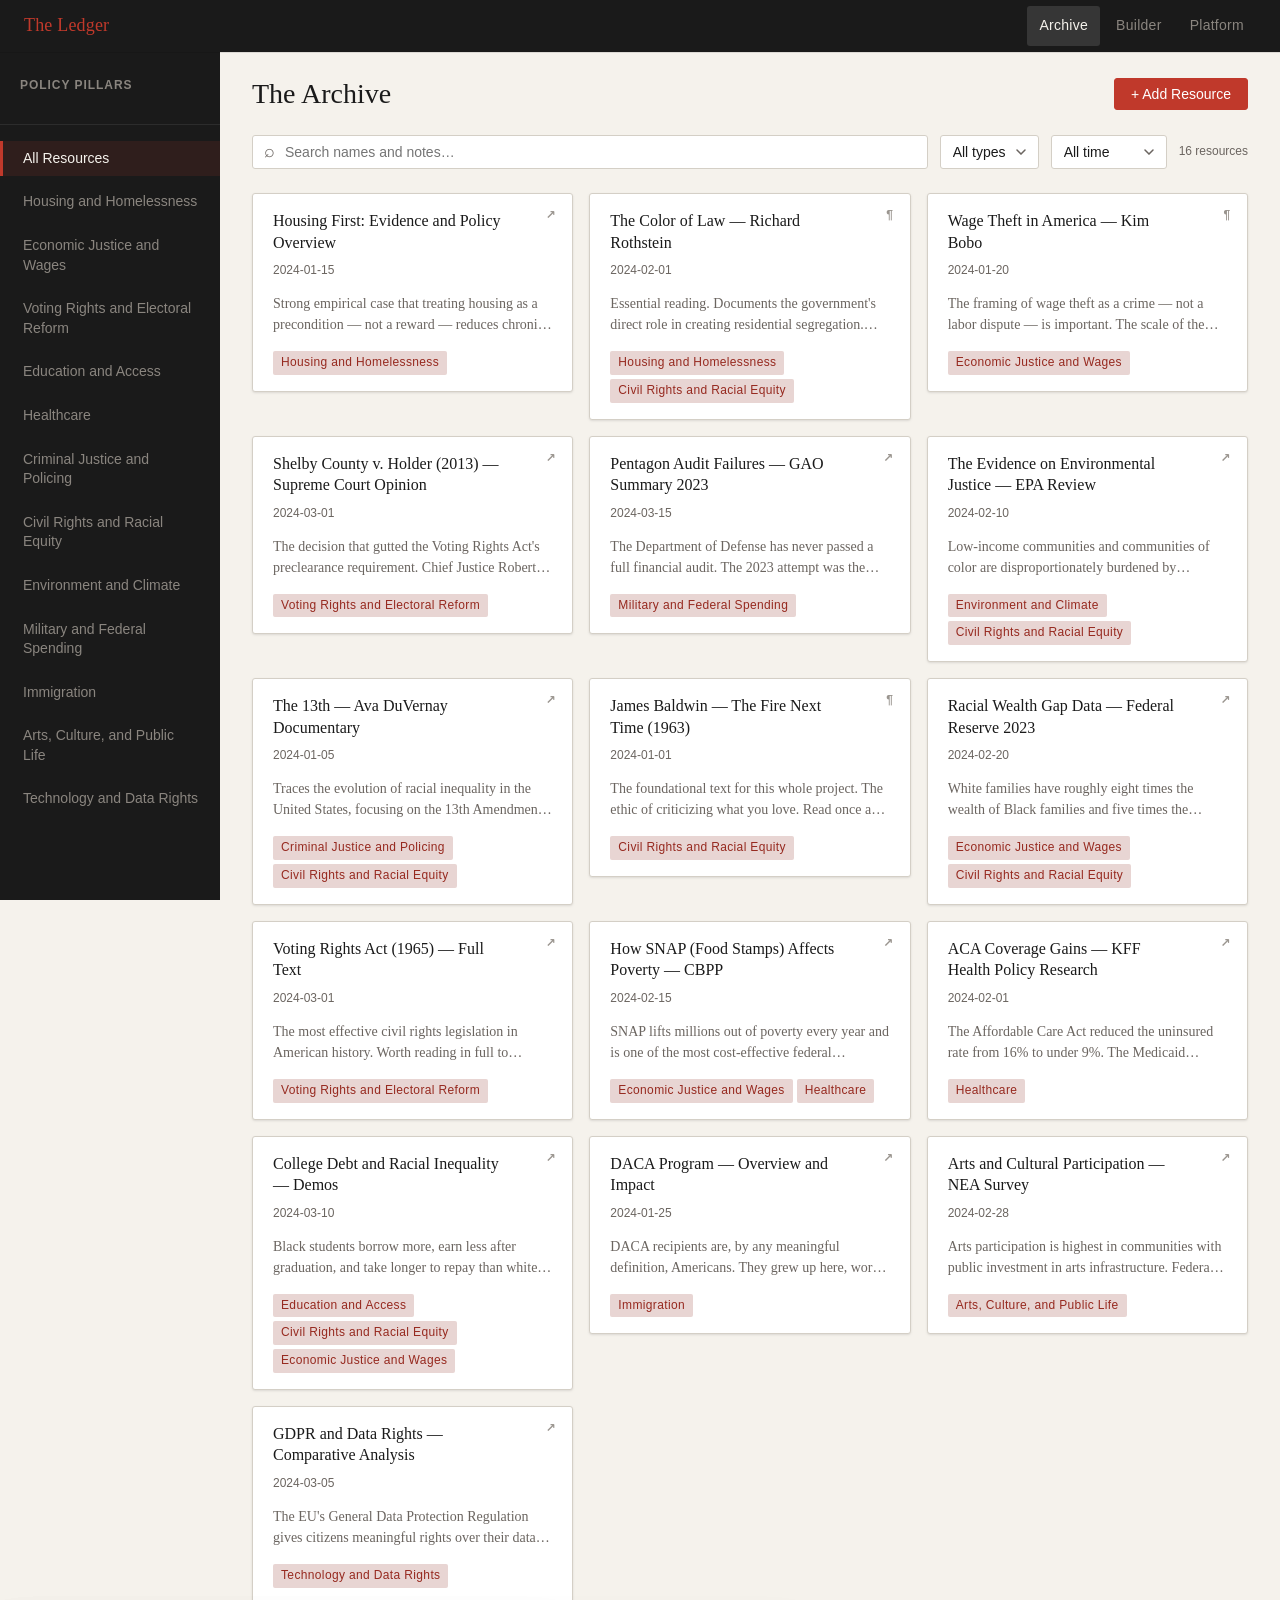
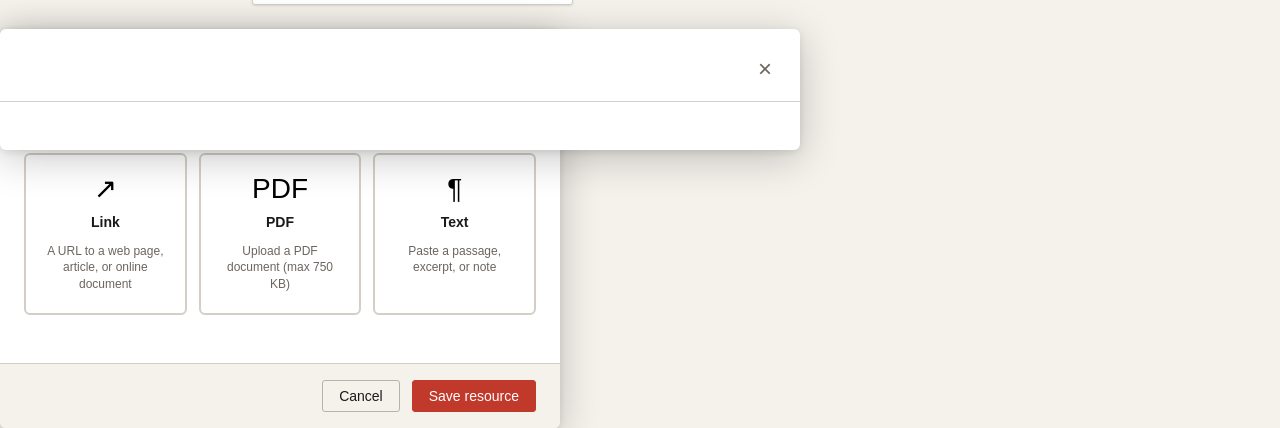
==== index.html @ db20e958 "Build The Ledger — complete three-page civic tech site Implements the full site from scratch on top " ====
<!DOCTYPE html>
<html lang="en">
<head>
  <meta charset="UTF-8">
  <meta name="viewport" content="width=device-width, initial-scale=1.0">
  <meta name="description" content="The Archive — a personal research library of resources on policy, civic life, and the work of good governance.">
  <title>Archive — The Ledger</title>
  <link rel="stylesheet" href="css/tokens.css">
  <link rel="stylesheet" href="css/base.css">
  <link rel="stylesheet" href="css/layout.css">
  <link rel="stylesheet" href="css/components.css">
  <link rel="stylesheet" href="css/archive.css">
</head>
<body>
  <div id="site-nav"></div>

  <div class="layout-archive">
    <!-- Left Sidebar -->
    <aside class="sidebar" aria-label="Policy pillars">
      <div class="archive-sidebar-header">
        <p class="section-label">Policy Pillars</p>
      </div>
      <ul class="pillar-list" id="pillar-list" role="list">
        <li>
          <button type="button" class="active" data-pillar="all">All Resources</button>
        </li>
        <!-- Pillar items injected by archive.js -->
      </ul>
    </aside>

    <!-- Main Content -->
    <main class="main" id="main" aria-label="Resource archive">
      <div class="archive-header">
        <h1 class="archive-title" id="archive-title">The Archive</h1>
        <button class="btn btn-primary" id="add-resource-btn" type="button">+ Add Resource</button>
      </div>

      <div class="filter-bar" role="search">
        <div class="search-input-wrap">
          <input
            class="search-input"
            id="search-input"
            type="search"
            placeholder="Search names and notes…"
            aria-label="Search resources"
            autocomplete="off"
          >
        </div>
        <select class="filter-select" id="filter-type" aria-label="Filter by type">
          <option value="all">All types</option>
          <option value="link">Links</option>
          <option value="pdf">PDFs</option>
          <option value="text">Text</option>
        </select>
        <select class="filter-select" id="filter-date" aria-label="Filter by date">
          <option value="all">All time</option>
          <option value="thisyear">This year</option>
          <option value="thismonth">This month</option>
        </select>
        <span class="resource-count" id="resource-count" aria-live="polite"></span>
      </div>

      <div class="card-grid" id="card-grid" role="list" aria-label="Resources">
        <!-- Cards rendered by archive.js -->
      </div>
    </main>
  </div>

  <!-- Add Resource Modal -->
  <dialog id="add-resource-modal" aria-labelledby="add-modal-title">
    <div class="dialog-header">
      <h2 class="dialog-title" id="add-modal-title">Add a Resource</h2>
      <button class="dialog-close" id="modal-close" aria-label="Close dialog">&times;</button>
    </div>
    <div class="dialog-body">
      <form id="add-resource-form" novalidate>
        <!-- Step 1: Type selection -->
        <div class="form-group">
          <p class="form-label">Resource type</p>
          <div class="type-selector" role="group" aria-label="Choose resource type">
            <div class="type-card" data-type="link" role="button" tabindex="0" aria-pressed="false">
              <span class="type-icon" aria-hidden="true">↗</span>
              <span class="type-name">Link</span>
              <span class="type-desc">A URL to a web page, article, or online document</span>
            </div>
            <div class="type-card" data-type="pdf" role="button" tabindex="0" aria-pressed="false">
              <span class="type-icon" aria-hidden="true">PDF</span>
              <span class="type-name">PDF</span>
              <span class="type-desc">Upload a PDF document (max 750 KB)</span>
            </div>
            <div class="type-card" data-type="text" role="button" tabindex="0" aria-pressed="false">
              <span class="type-icon" aria-hidden="true">¶</span>
              <span class="type-name">Text</span>
              <span class="type-desc">Paste a passage, excerpt, or note</span>
            </div>
          </div>
        </div>

        <!-- Step 2: Intake fields (shown after type selection) -->
        <div id="intake-link" class="intake-field" style="display:none;">
          <div class="form-group">
            <label class="form-label" for="intake-url">URL</label>
            <input class="form-input" id="intake-url" type="url" placeholder="https://…" autocomplete="url">
          </div>
        </div>

        <div id="intake-pdf" class="intake-field" style="display:none;">
          <div class="form-group">
            <label class="form-label" for="intake-pdf-file">PDF file <span style="font-weight:normal;text-transform:none;letter-spacing:0;">(max 750 KB)</span></label>
            <input class="form-input" id="intake-pdf-file" type="file" accept=".pdf,application/pdf">
          </div>
        </div>

        <div id="intake-text" class="intake-field" style="display:none;">
          <div class="form-group">
            <label class="form-label" for="intake-text-content">Text / excerpt</label>
            <textarea class="form-textarea" id="intake-text-content" rows="6" placeholder="Paste the text or excerpt here…"></textarea>
          </div>
        </div>

        <!-- Shared metadata (shown after type selection) -->
        <div id="modal-metadata" style="display:none;">
          <div class="form-group">
            <label class="form-label" for="resource-name">Resource name <span aria-hidden="true">*</span></label>
            <input class="form-input" id="resource-name" type="text" placeholder="e.g. Housing First Research Overview" required>
          </div>
          <div class="form-group">
            <label class="form-label" for="resource-date">Date added</label>
            <input class="form-input" id="resource-date" type="date">
          </div>
          <div class="form-group">
            <label class="form-label" for="resource-notes">Summary / notes</label>
            <textarea class="form-textarea" id="resource-notes" rows="3" placeholder="Why does this matter? What's the key argument or finding?"></textarea>
          </div>
          <div class="form-group">
            <p class="form-label">Policy pillars</p>
            <div class="checkbox-grid" id="pillar-checkboxes" role="group" aria-label="Select policy pillars">
              <!-- Checkboxes rendered by archive.js -->
            </div>
          </div>
        </div>
      </form>
    </div>
    <div class="dialog-footer">
      <button class="btn btn-secondary" type="button" id="modal-close-footer" onclick="document.getElementById('add-resource-modal').close()">Cancel</button>
      <button class="btn btn-primary" type="submit" form="add-resource-form">Save resource</button>
    </div>
  </dialog>

  <!-- Viewer Modal (PDF / text) -->
  <dialog id="viewer-modal" aria-labelledby="viewer-title">
    <div class="dialog-header">
      <h2 class="dialog-title" id="viewer-title"></h2>
      <button class="dialog-close" id="viewer-close" aria-label="Close viewer">&times;</button>
    </div>
    <div class="dialog-body" id="viewer-body">
    </div>
  </dialog>

  <script src="js/store.js"></script>
  <script src="js/nav.js"></script>
  <script src="js/archive.js"></script>
</body>
</html>
---- css/tokens.css ----
:root {
  /* Palette */
  --color-paper:       #F5F2EC;
  --color-surface:     #FFFFFF;
  --color-border:      #D4CFC6;
  --color-border-dark: #B8B3AA;
  --color-ink:         #1A1A1A;
  --color-muted:       #6B6560;
  --color-subtle:      #9A958F;
  --color-accent:      #C0392B;
  --color-accent-dim:  #E8D5D3;
  --color-accent-dark: #96291F;
  --color-sidebar-bg:  #1A1A1A;
  --color-sidebar-fg:  #F5F2EC;
  --color-sidebar-muted: #8A857F;
  --color-sidebar-hover: #2A2A2A;

  /* Type families */
  --font-serif:  Georgia, 'Times New Roman', serif;
  --font-sans:   'Helvetica Neue', Arial, system-ui, sans-serif;
  --font-mono:   'Courier New', Courier, monospace;

  /* Type scale — fluid */
  --text-xs:   clamp(0.688rem, 1.5vw, 0.750rem);
  --text-sm:   clamp(0.800rem, 1.8vw, 0.875rem);
  --text-base: clamp(0.900rem, 2.0vw, 1.000rem);
  --text-lg:   clamp(1.000rem, 2.5vw, 1.125rem);
  --text-xl:   clamp(1.100rem, 3.0vw, 1.375rem);
  --text-2xl:  clamp(1.400rem, 4.0vw, 1.750rem);
  --text-3xl:  clamp(1.800rem, 5.0vw, 2.250rem);
  --text-4xl:  clamp(2.200rem, 6.0vw, 2.800rem);

  /* Spacing */
  --space-1:  0.25rem;
  --space-2:  0.50rem;
  --space-3:  0.75rem;
  --space-4:  1.00rem;
  --space-5:  1.25rem;
  --space-6:  1.50rem;
  --space-8:  2.00rem;
  --space-10: 2.50rem;
  --space-12: 3.00rem;
  --space-16: 4.00rem;
  --space-20: 5.00rem;

  /* Layout */
  --nav-height:           52px;
  --sidebar-width:        220px;
  --right-panel-width:    268px;
  --platform-nav-width:   192px;
  --max-content:         1280px;
  --max-prose:            700px;

  /* Radii */
  --radius-sm: 2px;
  --radius:    3px;
  --radius-lg: 6px;

  /* Shadows */
  --shadow-card:  0 1px 3px rgba(0,0,0,0.08), 0 1px 2px rgba(0,0,0,0.04);
  --shadow-modal: 0 8px 40px rgba(0,0,0,0.22), 0 2px 8px rgba(0,0,0,0.10);
  --shadow-nav:   0 1px 0 rgba(0,0,0,0.10);

  /* Transitions */
  --transition-fast: 100ms ease;
  --transition:      180ms ease;
  --transition-slow: 280ms ease;
}
---- css/base.css ----
*, *::before, *::after {
  box-sizing: border-box;
  margin: 0;
  padding: 0;
}

html {
  font-size: 16px;
  -webkit-text-size-adjust: 100%;
  scroll-behavior: smooth;
}

body {
  font-family: var(--font-serif);
  font-size: var(--text-base);
  line-height: 1.65;
  color: var(--color-ink);
  background: var(--color-paper);
  padding-top: var(--nav-height);
  min-height: 100vh;
}

h1, h2, h3, h4, h5, h6 {
  font-family: var(--font-serif);
  font-weight: normal;
  line-height: 1.25;
  color: var(--color-ink);
}

h1 { font-size: var(--text-4xl); }
h2 { font-size: var(--text-3xl); }
h3 { font-size: var(--text-2xl); }
h4 { font-size: var(--text-xl); }
h5 { font-size: var(--text-lg); }
h6 { font-size: var(--text-base); font-weight: bold; }

p { margin-bottom: var(--space-4); }
p:last-child { margin-bottom: 0; }

a {
  color: var(--color-accent);
  text-decoration: underline;
  text-decoration-thickness: 1px;
  text-underline-offset: 2px;
  transition: color var(--transition-fast);
}
a:hover { color: var(--color-accent-dark); }

ul, ol {
  padding-left: var(--space-6);
  margin-bottom: var(--space-4);
}

li { margin-bottom: var(--space-2); }

strong, b { font-weight: bold; }
em, i { font-style: italic; }

code, kbd, samp, pre {
  font-family: var(--font-mono);
  font-size: 0.9em;
}

hr {
  border: none;
  border-top: 1px solid var(--color-border);
  margin: var(--space-8) 0;
}

img { max-width: 100%; display: block; }

button {
  cursor: pointer;
  font-family: var(--font-sans);
}

input, textarea, select {
  font-family: var(--font-sans);
  font-size: var(--text-base);
}

:focus-visible {
  outline: 2px solid var(--color-accent);
  outline-offset: 2px;
}

::selection {
  background: var(--color-accent-dim);
  color: var(--color-ink);
}

/* Utility: screen-reader only */
.sr-only {
  position: absolute;
  width: 1px;
  height: 1px;
  overflow: hidden;
  clip: rect(0, 0, 0, 0);
  white-space: nowrap;
}

/* Utility: UI label / overline */
.label {
  font-family: var(--font-sans);
  font-size: var(--text-xs);
  font-weight: 600;
  letter-spacing: 0.08em;
  text-transform: uppercase;
  color: var(--color-muted);
}
---- css/layout.css ----
/* ─── Top Navigation ──────────────────────────────────────────────────── */

.site-nav {
  position: fixed;
  top: 0;
  left: 0;
  right: 0;
  height: var(--nav-height);
  background: var(--color-ink);
  color: var(--color-sidebar-fg);
  display: flex;
  align-items: center;
  padding: 0 var(--space-6);
  z-index: 200;
  box-shadow: var(--shadow-nav);
  gap: var(--space-8);
}

.site-nav .nav-brand {
  font-family: var(--font-serif);
  font-size: var(--text-lg);
  color: var(--color-accent);
  text-decoration: none;
  letter-spacing: 0.01em;
  white-space: nowrap;
  flex-shrink: 0;
}
.site-nav .nav-brand:hover { color: var(--color-accent-dim); }

.site-nav .nav-links {
  display: flex;
  align-items: center;
  gap: var(--space-1);
  margin-left: auto;
}

.site-nav .nav-links a {
  font-family: var(--font-sans);
  font-size: var(--text-sm);
  color: var(--color-sidebar-muted);
  text-decoration: none;
  padding: var(--space-2) var(--space-3);
  border-radius: var(--radius);
  letter-spacing: 0.02em;
  transition: color var(--transition-fast), background var(--transition-fast);
}
.site-nav .nav-links a:hover {
  color: var(--color-sidebar-fg);
  background: rgba(255,255,255,0.08);
}
.site-nav .nav-links a[aria-current="page"] {
  color: var(--color-sidebar-fg);
  background: rgba(255,255,255,0.12);
}

/* ─── Archive Layout: sidebar + main ─────────────────────────────────── */

.layout-archive {
  display: grid;
  grid-template-columns: var(--sidebar-width) 1fr;
  min-height: calc(100vh - var(--nav-height));
}

.layout-archive .sidebar {
  background: var(--color-sidebar-bg);
  color: var(--color-sidebar-fg);
  position: sticky;
  top: var(--nav-height);
  height: calc(100vh - var(--nav-height));
  overflow-y: auto;
  padding: var(--space-6) 0;
  scrollbar-width: thin;
  scrollbar-color: var(--color-sidebar-hover) transparent;
}

.layout-archive .main {
  min-height: calc(100vh - var(--nav-height));
  padding: var(--space-6) var(--space-8);
  max-width: 100%;
  overflow: hidden;
}

/* ─── Builder Layout: sidebar + editor + panel ────────────────────────── */

.layout-builder {
  display: grid;
  grid-template-columns: var(--sidebar-width) 1fr var(--right-panel-width);
  min-height: calc(100vh - var(--nav-height));
}

.layout-builder .ref-sidebar {
  background: var(--color-paper);
  border-right: 1px solid var(--color-border);
  position: sticky;
  top: var(--nav-height);
  height: calc(100vh - var(--nav-height));
  overflow-y: auto;
  padding: var(--space-5) 0;
}

.layout-builder .editor {
  background: var(--color-surface);
  border-right: 1px solid var(--color-border);
  min-height: calc(100vh - var(--nav-height));
  padding: var(--space-8) var(--space-10);
  max-width: var(--max-prose);
  margin: 0 auto;
}

.layout-builder .ref-panel {
  background: var(--color-paper);
  position: sticky;
  top: var(--nav-height);
  height: calc(100vh - var(--nav-height));
  overflow-y: auto;
  padding: var(--space-5);
}

/* ─── Platform Layout: sticky pillar nav + content ────────────────────── */

.layout-platform {
  display: grid;
  grid-template-columns: var(--platform-nav-width) 1fr;
  min-height: calc(100vh - var(--nav-height));
  max-width: var(--max-content);
  margin: 0 auto;
}

.layout-platform .pillar-nav {
  position: sticky;
  top: var(--nav-height);
  height: calc(100vh - var(--nav-height));
  overflow-y: auto;
  padding: var(--space-8) 0 var(--space-8) var(--space-6);
  border-right: 1px solid var(--color-border);
}

.layout-platform .platform-content {
  padding: var(--space-8) var(--space-12);
  max-width: var(--max-prose);
}

/* ─── Responsive ──────────────────────────────────────────────────────── */

@media (max-width: 900px) {
  .layout-builder {
    grid-template-columns: 1fr;
  }
  .layout-builder .ref-sidebar,
  .layout-builder .ref-panel {
    display: none;
  }
  .layout-builder .editor {
    padding: var(--space-6) var(--space-6);
    max-width: 100%;
    border-right: none;
  }
}

@media (max-width: 768px) {
  .layout-archive {
    grid-template-columns: 1fr;
  }
  .layout-archive .sidebar {
    position: static;
    height: auto;
    padding: var(--space-4) 0;
  }
  .layout-archive .main {
    padding: var(--space-4) var(--space-5);
  }

  .layout-platform {
    grid-template-columns: 1fr;
  }
  .layout-platform .pillar-nav {
    position: static;
    height: auto;
    border-right: none;
    border-bottom: 1px solid var(--color-border);
    padding: var(--space-4) var(--space-5);
  }
  .layout-platform .platform-content {
    padding: var(--space-6) var(--space-5);
  }

  .site-nav { padding: 0 var(--space-4); gap: var(--space-4); }
  .site-nav .nav-links { gap: 0; }
}

@media (max-width: 480px) {
  .site-nav .nav-brand { font-size: var(--text-base); }
  .site-nav .nav-links a { font-size: var(--text-xs); padding: var(--space-2); }
}
---- css/components.css ----
/* ─── Buttons ─────────────────────────────────────────────────────────── */

.btn {
  display: inline-flex;
  align-items: center;
  gap: var(--space-2);
  font-family: var(--font-sans);
  font-size: var(--text-sm);
  font-weight: 500;
  line-height: 1;
  padding: var(--space-2) var(--space-4);
  border-radius: var(--radius);
  border: 1px solid transparent;
  cursor: pointer;
  text-decoration: none;
  transition: background var(--transition-fast), color var(--transition-fast), border-color var(--transition-fast);
  white-space: nowrap;
  user-select: none;
}

.btn-primary {
  background: var(--color-accent);
  color: #fff;
  border-color: var(--color-accent);
}
.btn-primary:hover {
  background: var(--color-accent-dark);
  border-color: var(--color-accent-dark);
  color: #fff;
}

.btn-secondary {
  background: transparent;
  color: var(--color-ink);
  border-color: var(--color-border-dark);
}
.btn-secondary:hover {
  background: var(--color-border);
  border-color: var(--color-border-dark);
}

.btn-ghost {
  background: transparent;
  color: var(--color-muted);
  border-color: transparent;
}
.btn-ghost:hover {
  background: var(--color-border);
  color: var(--color-ink);
}

.btn-sm {
  font-size: var(--text-xs);
  padding: var(--space-1) var(--space-3);
}

.btn-lg {
  font-size: var(--text-base);
  padding: var(--space-3) var(--space-6);
}

/* ─── Pill / Tag ──────────────────────────────────────────────────────── */

.tag {
  display: inline-block;
  font-family: var(--font-sans);
  font-size: var(--text-xs);
  font-weight: 500;
  letter-spacing: 0.03em;
  padding: 2px var(--space-2);
  border-radius: var(--radius-sm);
  background: var(--color-accent-dim);
  color: var(--color-accent-dark);
  text-decoration: none;
  white-space: nowrap;
}

.tag-neutral {
  background: var(--color-border);
  color: var(--color-muted);
}

/* ─── Resource Cards ──────────────────────────────────────────────────── */

.resource-card {
  background: var(--color-surface);
  border: 1px solid var(--color-border);
  border-radius: var(--radius);
  padding: var(--space-4) var(--space-5);
  position: relative;
  cursor: pointer;
  transition: border-color var(--transition-fast), box-shadow var(--transition-fast);
  box-shadow: var(--shadow-card);
}
.resource-card:hover {
  border-color: var(--color-border-dark);
  box-shadow: 0 2px 8px rgba(0,0,0,0.10);
}

.resource-card .card-type-badge {
  position: absolute;
  top: var(--space-3);
  right: var(--space-4);
  font-family: var(--font-sans);
  font-size: var(--text-xs);
  font-weight: 700;
  letter-spacing: 0.06em;
  color: var(--color-subtle);
}

.resource-card .card-title {
  font-family: var(--font-serif);
  font-size: var(--text-base);
  font-weight: normal;
  color: var(--color-ink);
  margin-bottom: var(--space-2);
  padding-right: var(--space-10);
  line-height: 1.35;
}

.resource-card .card-meta {
  font-family: var(--font-sans);
  font-size: var(--text-xs);
  color: var(--color-muted);
  margin-bottom: var(--space-3);
  display: flex;
  align-items: center;
  gap: var(--space-3);
  flex-wrap: wrap;
}

.resource-card .card-notes {
  font-family: var(--font-serif);
  font-size: var(--text-sm);
  color: var(--color-muted);
  line-height: 1.5;
  display: -webkit-box;
  -webkit-line-clamp: 2;
  -webkit-box-orient: vertical;
  overflow: hidden;
}

.resource-card .card-tags {
  display: flex;
  flex-wrap: wrap;
  gap: var(--space-1);
  margin-top: var(--space-3);
}

/* Expanded card state */
.resource-card.is-expanded .card-notes {
  -webkit-line-clamp: unset;
  overflow: visible;
}

.resource-card .card-body {
  display: none;
  margin-top: var(--space-4);
  padding-top: var(--space-4);
  border-top: 1px solid var(--color-border);
}
.resource-card.is-expanded .card-body {
  display: block;
}

.resource-card .card-body pre {
  white-space: pre-wrap;
  word-break: break-word;
  font-family: var(--font-serif);
  font-size: var(--text-sm);
  line-height: 1.7;
  color: var(--color-ink);
}

.resource-card .card-actions {
  display: none;
  margin-top: var(--space-3);
  gap: var(--space-2);
}
.resource-card:hover .card-actions,
.resource-card.is-expanded .card-actions {
  display: flex;
}

/* ─── Sidebar Pillar List ─────────────────────────────────────────────── */

.pillar-list {
  list-style: none;
  padding: 0;
  margin: 0;
}

.pillar-list-header {
  font-family: var(--font-sans);
  font-size: var(--text-xs);
  font-weight: 600;
  letter-spacing: 0.08em;
  text-transform: uppercase;
  color: var(--color-sidebar-muted);
  padding: var(--space-4) var(--space-5) var(--space-2);
}

.pillar-list li button {
  display: block;
  width: 100%;
  text-align: left;
  background: none;
  border: none;
  border-left: 3px solid transparent;
  padding: var(--space-2) var(--space-5);
  font-family: var(--font-sans);
  font-size: var(--text-sm);
  color: var(--color-sidebar-muted);
  cursor: pointer;
  transition: color var(--transition-fast), background var(--transition-fast), border-color var(--transition-fast);
  line-height: 1.4;
}
.pillar-list li button:hover {
  color: var(--color-sidebar-fg);
  background: var(--color-sidebar-hover);
}
.pillar-list li button.active {
  color: var(--color-sidebar-fg);
  border-left-color: var(--color-accent);
  background: rgba(192,57,43,0.12);
}

/* ─── Form Controls ───────────────────────────────────────────────────── */

.form-group {
  margin-bottom: var(--space-5);
}

.form-label {
  display: block;
  font-family: var(--font-sans);
  font-size: var(--text-xs);
  font-weight: 600;
  letter-spacing: 0.06em;
  text-transform: uppercase;
  color: var(--color-muted);
  margin-bottom: var(--space-2);
}

.form-input,
.form-select,
.form-textarea {
  width: 100%;
  background: var(--color-surface);
  border: 1px solid var(--color-border);
  border-radius: var(--radius);
  padding: var(--space-2) var(--space-3);
  font-family: var(--font-sans);
  font-size: var(--text-base);
  color: var(--color-ink);
  transition: border-color var(--transition-fast);
  appearance: none;
}
.form-input:focus,
.form-select:focus,
.form-textarea:focus {
  outline: none;
  border-color: var(--color-accent);
  box-shadow: 0 0 0 3px var(--color-accent-dim);
}

.form-textarea {
  resize: vertical;
  min-height: 80px;
  line-height: 1.6;
}

.form-select {
  background-image: url("data:image/svg+xml,%3Csvg xmlns='http://www.w3.org/2000/svg' width='10' height='6' viewBox='0 0 10 6'%3E%3Cpath d='M1 1l4 4 4-4' stroke='%236B6560' stroke-width='1.5' fill='none' stroke-linecap='round'/%3E%3C/svg%3E");
  background-repeat: no-repeat;
  background-position: right var(--space-3) center;
  padding-right: var(--space-8);
  cursor: pointer;
}

.form-hint {
  font-family: var(--font-sans);
  font-size: var(--text-xs);
  color: var(--color-muted);
  margin-top: var(--space-1);
}

/* Checkbox grid for tag selection */
.checkbox-grid {
  display: grid;
  grid-template-columns: repeat(auto-fill, minmax(180px, 1fr));
  gap: var(--space-2);
}

.checkbox-item {
  display: flex;
  align-items: center;
  gap: var(--space-2);
  font-family: var(--font-sans);
  font-size: var(--text-sm);
  cursor: pointer;
}
.checkbox-item input[type="checkbox"] {
  width: 14px;
  height: 14px;
  accent-color: var(--color-accent);
  cursor: pointer;
  flex-shrink: 0;
}

/* ─── Modal / Dialog ──────────────────────────────────────────────────── */

dialog {
  border: none;
  border-radius: var(--radius-lg);
  padding: 0;
  background: var(--color-surface);
  box-shadow: var(--shadow-modal);
  max-width: 560px;
  width: calc(100% - var(--space-8));
  max-height: 90vh;
  overflow: hidden;
  display: flex;
  flex-direction: column;
}

dialog::backdrop {
  background: rgba(0, 0, 0, 0.55);
  backdrop-filter: blur(2px);
}

.dialog-header {
  padding: var(--space-6) var(--space-6) var(--space-4);
  border-bottom: 1px solid var(--color-border);
  display: flex;
  align-items: center;
  justify-content: space-between;
  flex-shrink: 0;
}

.dialog-title {
  font-family: var(--font-serif);
  font-size: var(--text-xl);
  font-weight: normal;
}

.dialog-close {
  background: none;
  border: none;
  font-size: 1.5rem;
  line-height: 1;
  color: var(--color-muted);
  cursor: pointer;
  padding: var(--space-1);
  border-radius: var(--radius);
  transition: color var(--transition-fast), background var(--transition-fast);
}
.dialog-close:hover { color: var(--color-ink); background: var(--color-border); }

.dialog-body {
  padding: var(--space-6);
  overflow-y: auto;
  flex: 1;
}

.dialog-footer {
  padding: var(--space-4) var(--space-6);
  border-top: 1px solid var(--color-border);
  display: flex;
  justify-content: flex-end;
  gap: var(--space-3);
  flex-shrink: 0;
  background: var(--color-paper);
}

/* Type selector cards inside Add Resource modal */
.type-selector {
  display: grid;
  grid-template-columns: repeat(3, 1fr);
  gap: var(--space-3);
  margin-bottom: var(--space-6);
}

.type-card {
  display: flex;
  flex-direction: column;
  align-items: center;
  gap: var(--space-2);
  padding: var(--space-5) var(--space-4);
  border: 2px solid var(--color-border);
  border-radius: var(--radius-lg);
  cursor: pointer;
  background: var(--color-surface);
  font-family: var(--font-sans);
  transition: border-color var(--transition-fast), background var(--transition-fast);
  user-select: none;
}
.type-card:hover {
  border-color: var(--color-accent);
  background: var(--color-accent-dim);
}
.type-card.selected {
  border-color: var(--color-accent);
  background: var(--color-accent-dim);
}
.type-card .type-icon {
  font-size: 1.75rem;
  line-height: 1;
}
.type-card .type-name {
  font-size: var(--text-sm);
  font-weight: 600;
  color: var(--color-ink);
}
.type-card .type-desc {
  font-size: var(--text-xs);
  color: var(--color-muted);
  text-align: center;
  line-height: 1.4;
}

/* ─── Search + Filter Bar ─────────────────────────────────────────────── */

.filter-bar {
  display: flex;
  align-items: center;
  gap: var(--space-3);
  margin-bottom: var(--space-6);
  flex-wrap: wrap;
}

.search-input-wrap {
  flex: 1;
  min-width: 200px;
  position: relative;
}
.search-input-wrap::before {
  content: '⌕';
  position: absolute;
  left: var(--space-3);
  top: 50%;
  transform: translateY(-50%);
  color: var(--color-muted);
  font-size: 1.1rem;
  pointer-events: none;
}

.search-input {
  width: 100%;
  background: var(--color-surface);
  border: 1px solid var(--color-border);
  border-radius: var(--radius);
  padding: var(--space-2) var(--space-3) var(--space-2) var(--space-8);
  font-family: var(--font-sans);
  font-size: var(--text-sm);
  color: var(--color-ink);
  transition: border-color var(--transition-fast);
}
.search-input:focus {
  outline: none;
  border-color: var(--color-accent);
  box-shadow: 0 0 0 3px var(--color-accent-dim);
}

.filter-select {
  background: var(--color-surface);
  border: 1px solid var(--color-border);
  border-radius: var(--radius);
  padding: var(--space-2) var(--space-8) var(--space-2) var(--space-3);
  font-family: var(--font-sans);
  font-size: var(--text-sm);
  color: var(--color-ink);
  cursor: pointer;
  transition: border-color var(--transition-fast);
  background-image: url("data:image/svg+xml,%3Csvg xmlns='http://www.w3.org/2000/svg' width='10' height='6' viewBox='0 0 10 6'%3E%3Cpath d='M1 1l4 4 4-4' stroke='%236B6560' stroke-width='1.5' fill='none' stroke-linecap='round'/%3E%3C/svg%3E");
  background-repeat: no-repeat;
  background-position: right var(--space-3) center;
  appearance: none;
}
.filter-select:focus {
  outline: none;
  border-color: var(--color-accent);
}

.resource-count {
  font-family: var(--font-sans);
  font-size: var(--text-xs);
  color: var(--color-muted);
  white-space: nowrap;
  margin-left: auto;
}

/* ─── Card Grid ───────────────────────────────────────────────────────── */

.card-grid {
  display: grid;
  grid-template-columns: repeat(auto-fill, minmax(300px, 1fr));
  gap: var(--space-4);
  align-items: start;
}

/* ─── Empty State ─────────────────────────────────────────────────────── */

.empty-state {
  text-align: center;
  padding: var(--space-16) var(--space-8);
  color: var(--color-muted);
}
.empty-state .empty-icon {
  font-size: 3rem;
  margin-bottom: var(--space-4);
  opacity: 0.4;
}
.empty-state .empty-title {
  font-family: var(--font-serif);
  font-size: var(--text-xl);
  color: var(--color-muted);
  margin-bottom: var(--space-3);
  font-weight: normal;
}
.empty-state .empty-desc {
  font-family: var(--font-sans);
  font-size: var(--text-sm);
  max-width: 320px;
  margin: 0 auto;
  line-height: 1.6;
}

/* ─── Viewer Modal (PDF / text) ───────────────────────────────────────── */

#viewer-modal {
  max-width: 800px;
  width: calc(100% - var(--space-8));
  max-height: 90vh;
}

.viewer-iframe {
  width: 100%;
  height: 65vh;
  border: none;
  display: block;
}

.viewer-text {
  font-family: var(--font-serif);
  font-size: var(--text-base);
  line-height: 1.75;
  white-space: pre-wrap;
  word-break: break-word;
  padding: var(--space-2);
}

/* ─── Toast notification ──────────────────────────────────────────────── */

.toast {
  position: fixed;
  bottom: var(--space-6);
  right: var(--space-6);
  background: var(--color-ink);
  color: var(--color-sidebar-fg);
  font-family: var(--font-sans);
  font-size: var(--text-sm);
  padding: var(--space-3) var(--space-5);
  border-radius: var(--radius-lg);
  box-shadow: var(--shadow-modal);
  z-index: 300;
  animation: toast-in 0.2s ease;
  pointer-events: none;
}
.toast.is-error { background: var(--color-accent); }

@keyframes toast-in {
  from { opacity: 0; transform: translateY(8px); }
  to   { opacity: 1; transform: translateY(0); }
}
---- css/archive.css ----
/* ─── Archive Sidebar ─────────────────────────────────────────────────── */

.archive-sidebar-header {
  padding: 0 var(--space-5) var(--space-4);
  border-bottom: 1px solid rgba(255,255,255,0.08);
  margin-bottom: var(--space-4);
}

.archive-sidebar-header .section-label {
  font-family: var(--font-sans);
  font-size: var(--text-xs);
  font-weight: 600;
  letter-spacing: 0.08em;
  text-transform: uppercase;
  color: var(--color-sidebar-muted);
  margin-bottom: var(--space-3);
}

/* ─── Archive Main ────────────────────────────────────────────────────── */

.archive-header {
  display: flex;
  align-items: center;
  justify-content: space-between;
  margin-bottom: var(--space-6);
  gap: var(--space-4);
  flex-wrap: wrap;
}

.archive-title {
  font-family: var(--font-serif);
  font-size: var(--text-2xl);
  font-weight: normal;
  color: var(--color-ink);
}

.archive-title .active-pillar-name {
  color: var(--color-accent);
}

/* ─── PDF viewer inside card ──────────────────────────────────────────── */

.card-pdf-container {
  width: 100%;
  height: 400px;
  border: 1px solid var(--color-border);
  border-radius: var(--radius);
  overflow: hidden;
  margin-top: var(--space-3);
}

.card-pdf-container iframe {
  width: 100%;
  height: 100%;
  border: none;
}
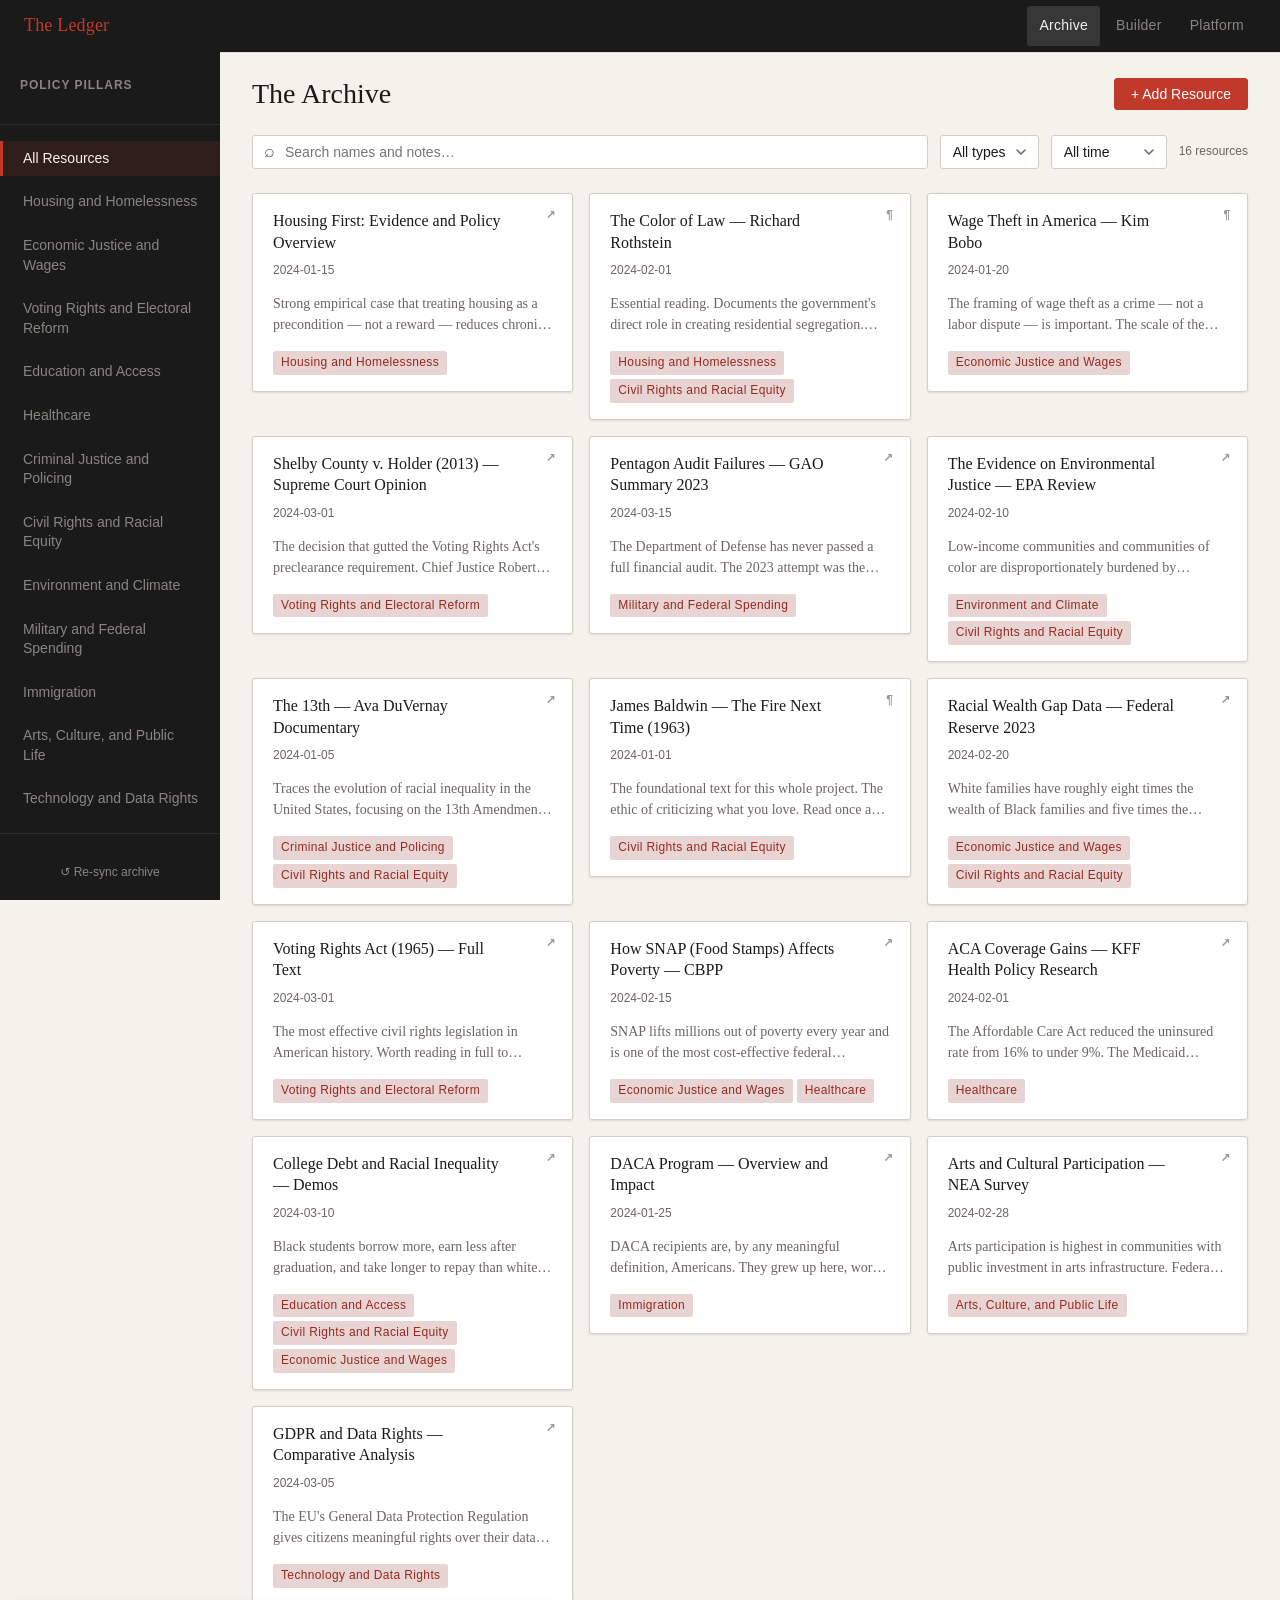
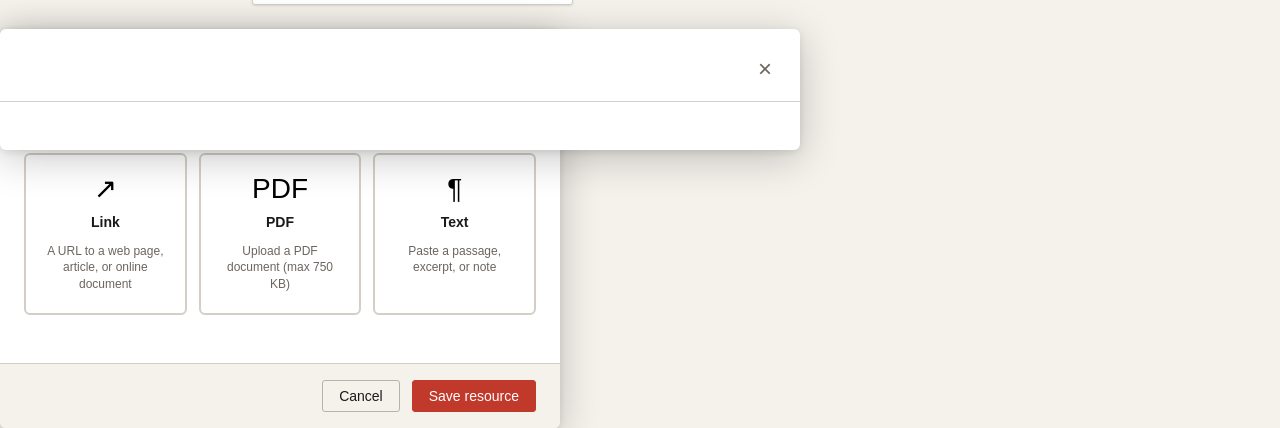
==== commit 7af729af: "Add re-sync button to Archive sidebar Adds a "↺ Re-sync archive" button at the bottom of the Archive" ====
--- a/index.html
+++ b/index.html
@@ -26,6 +26,10 @@
         </li>
         <!-- Pillar items injected by archive.js -->
       </ul>
+      <div class="sidebar-footer">
+        <button class="btn btn-ghost btn-sm" id="resync-btn" type="button"
+          title="Re-load all resources from the source file">↺ Re-sync archive</button>
+      </div>
     </aside>
 
     <!-- Main Content -->
--- a/css/archive.css
+++ b/css/archive.css
@@ -14,6 +14,23 @@
   text-transform: uppercase;
   color: var(--color-sidebar-muted);
   margin-bottom: var(--space-3);
+}
+
+/* ─── Sidebar Footer ─────────────────────────────────────────────────── */
+
+.sidebar-footer {
+  padding: var(--space-6) var(--space-5) var(--space-4);
+  border-top: 1px solid rgba(255,255,255,0.08);
+  margin-top: var(--space-4);
+}
+.sidebar-footer .btn-ghost {
+  color: var(--color-sidebar-muted);
+  width: 100%;
+  justify-content: center;
+}
+.sidebar-footer .btn-ghost:hover {
+  color: var(--color-sidebar-fg);
+  background: var(--color-sidebar-hover);
 }
 
 /* ─── Archive Main ────────────────────────────────────────────────────── */
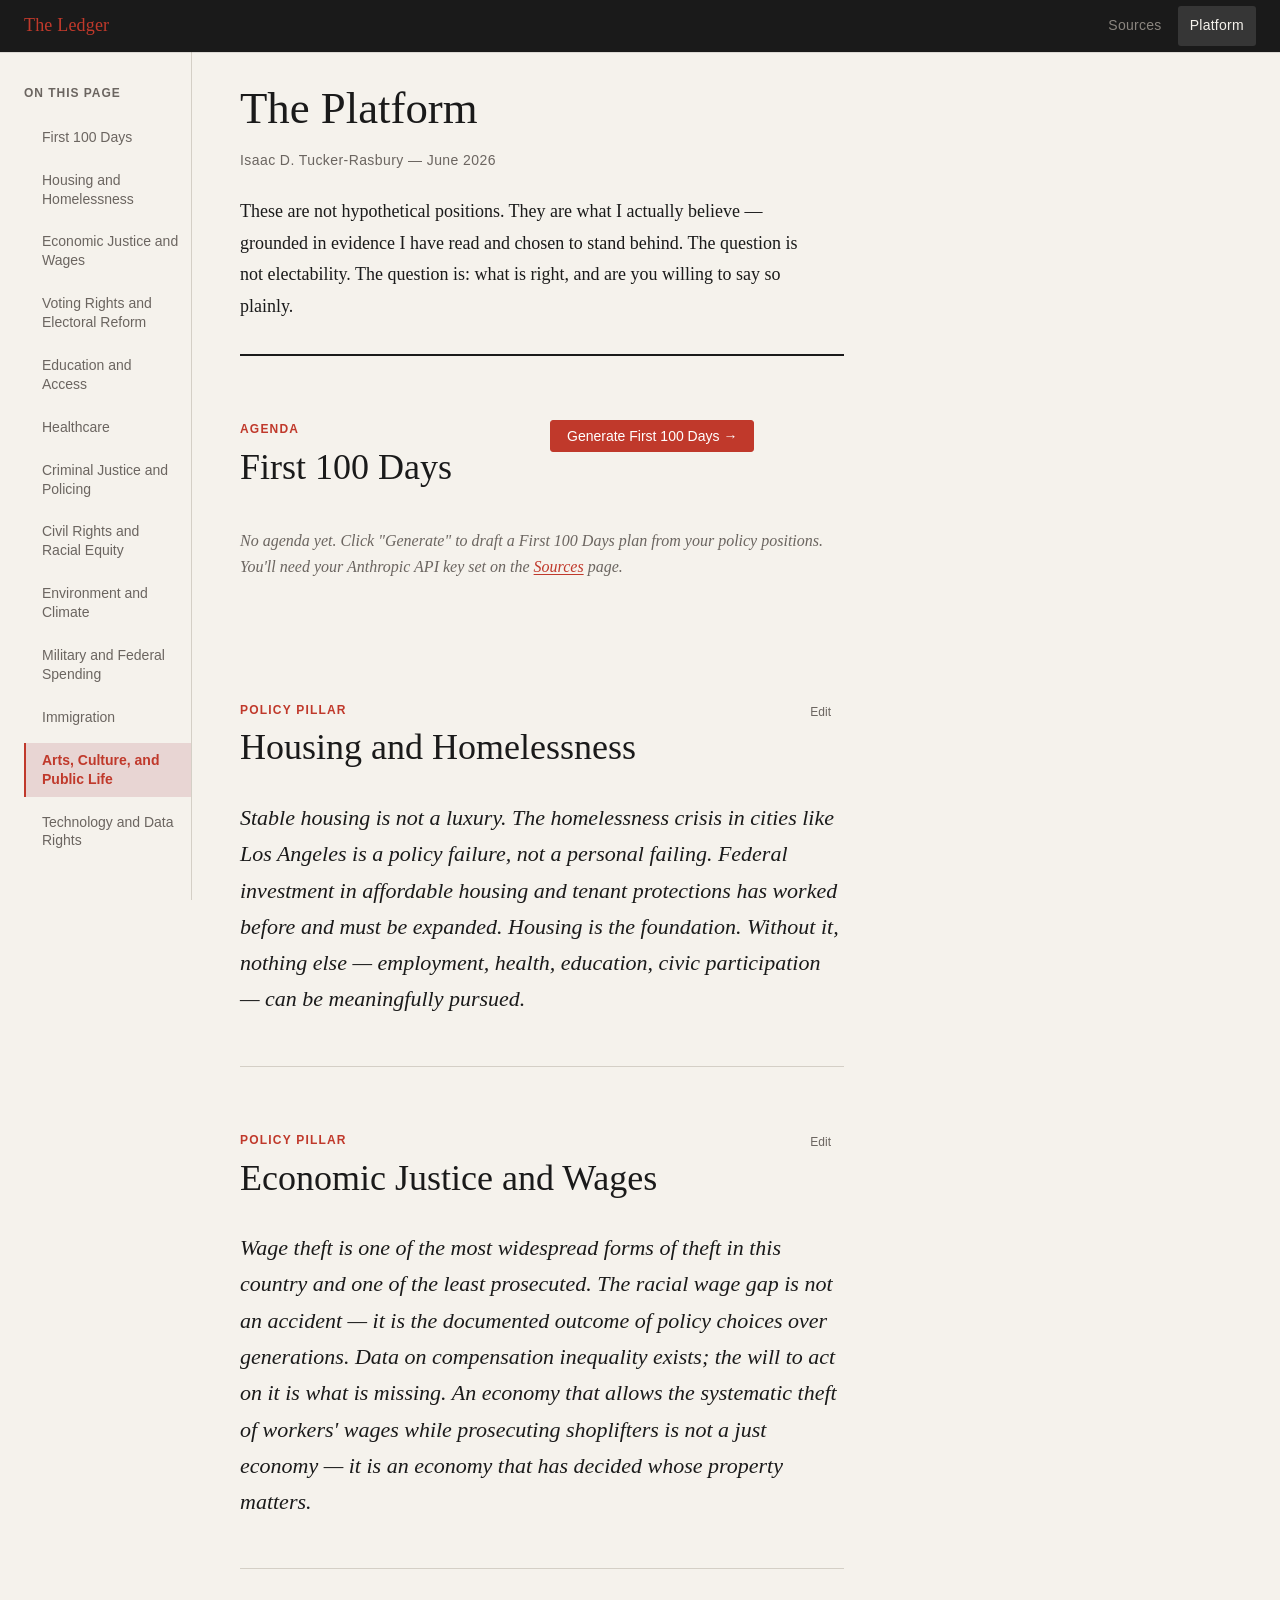
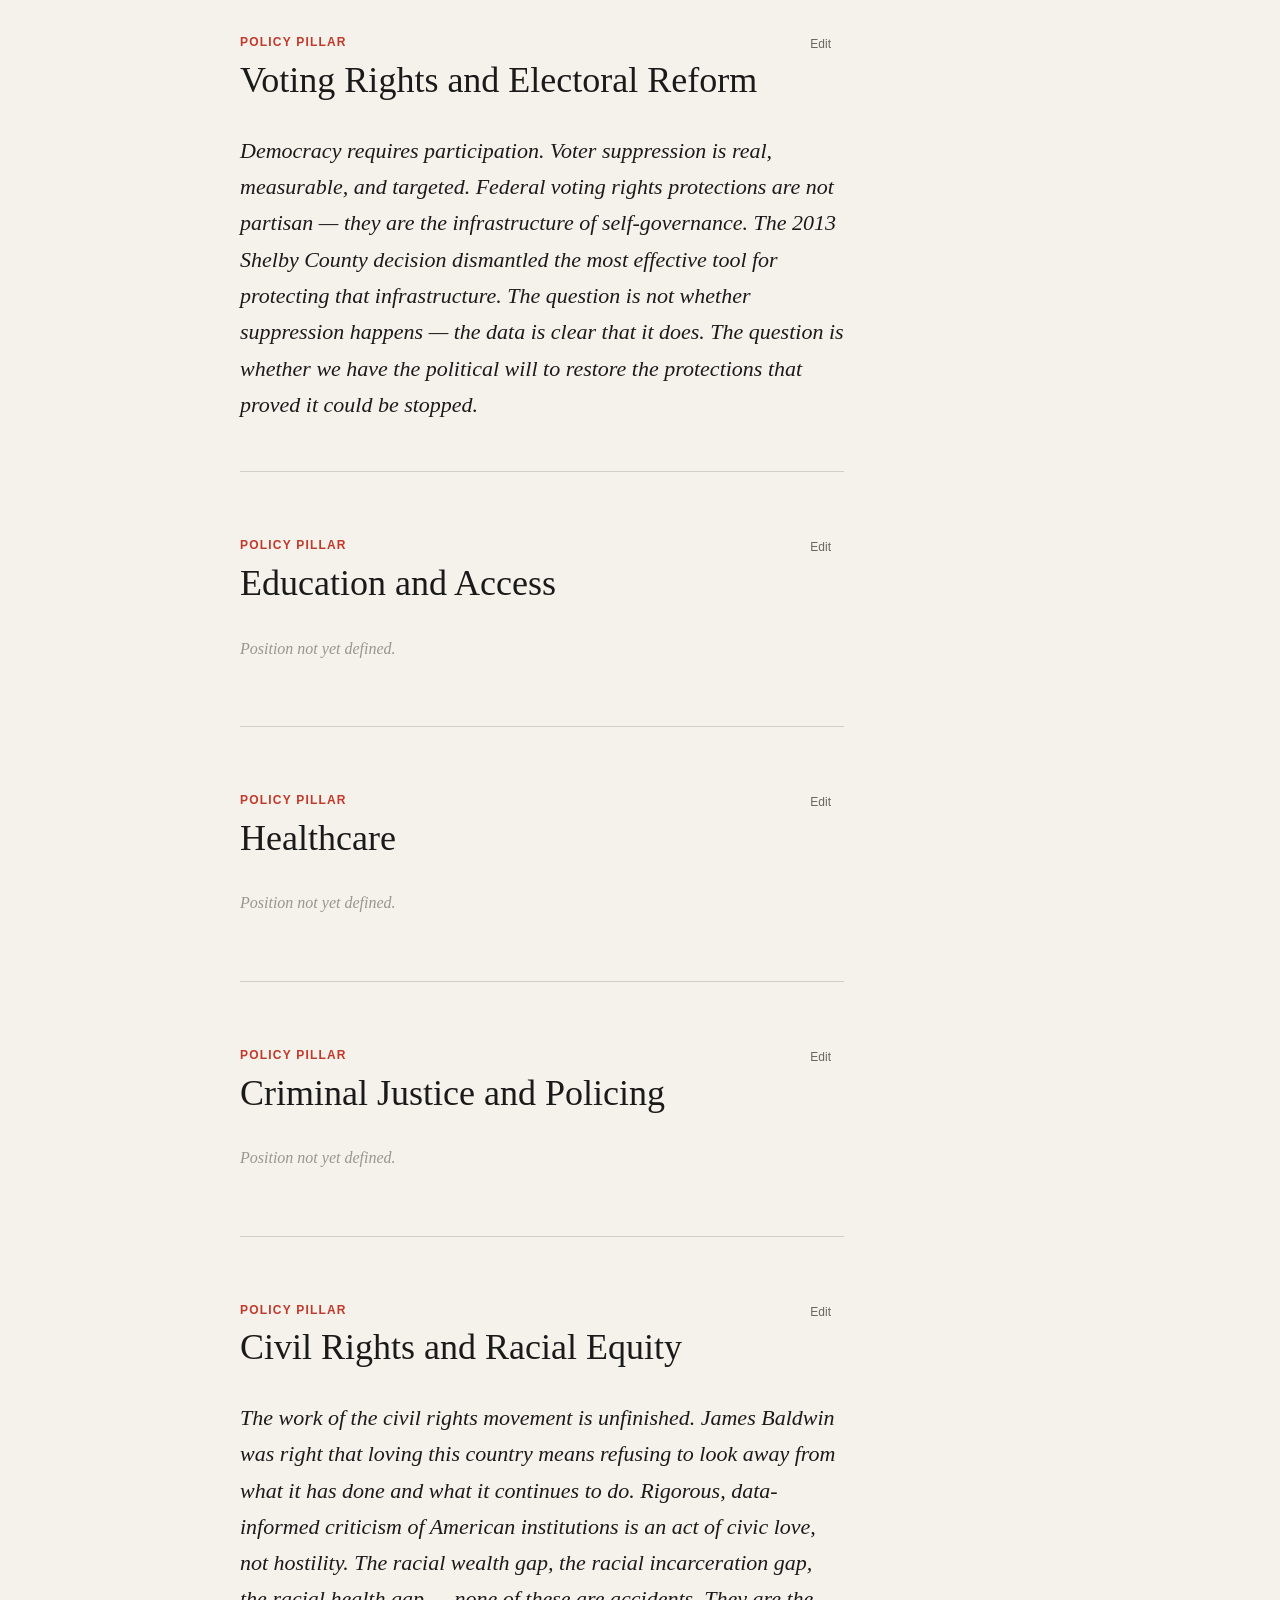
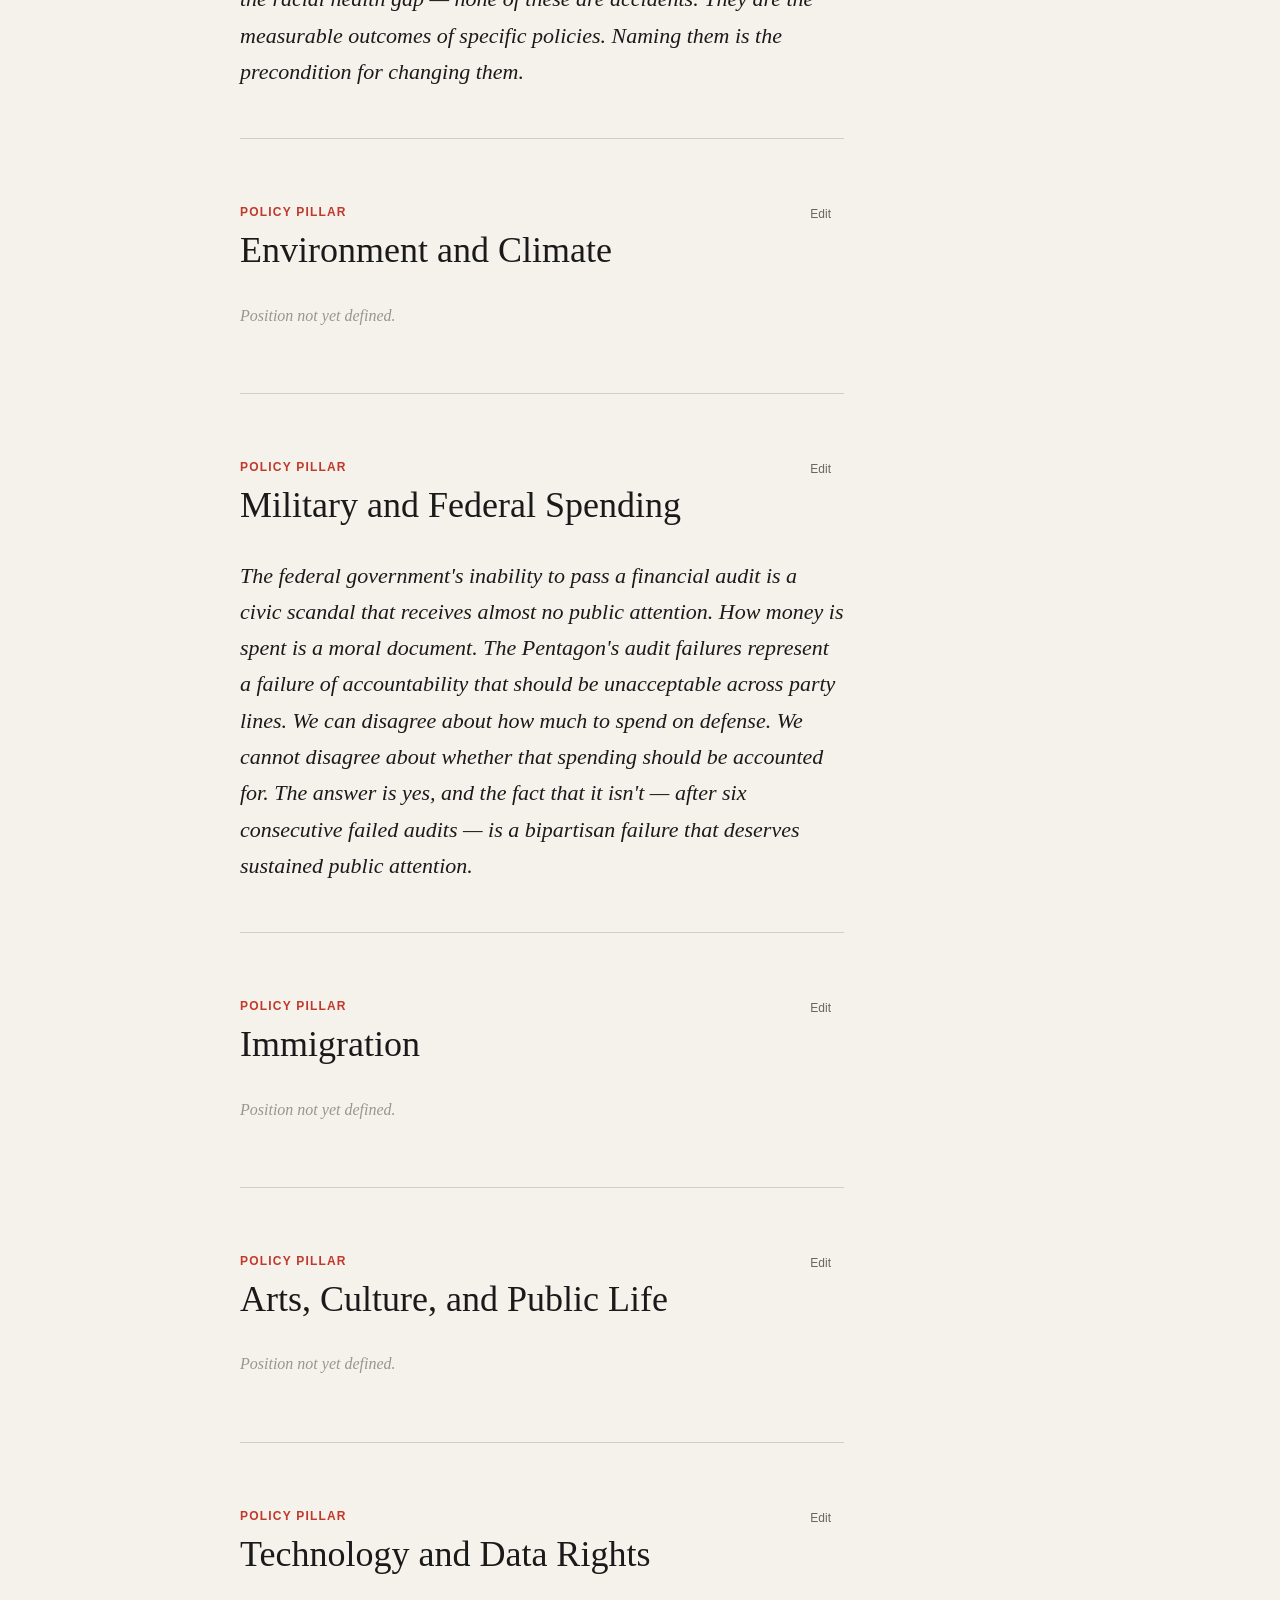
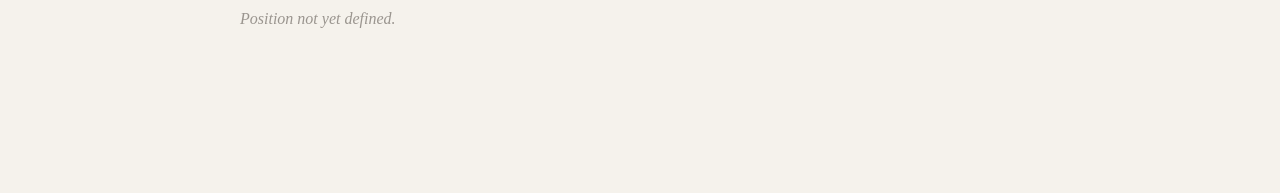
==== commit 74f6b352: "Redesign: replace Archive+Builder+Platform with Sources+Platform AI workflow - Delete builder.html, " ====
--- a/index.html
+++ b/index.html
@@ -3,166 +3,69 @@
 <head>
   <meta charset="UTF-8">
   <meta name="viewport" content="width=device-width, initial-scale=1.0">
-  <meta name="description" content="The Archive — a personal research library of resources on policy, civic life, and the work of good governance.">
-  <title>Archive — The Ledger</title>
+  <meta name="description" content="The Platform — Isaac D. Tucker-Rasbury's policy positions and First 100 Days agenda, built from research and conviction.">
+  <title>Platform — The Ledger</title>
   <link rel="stylesheet" href="css/tokens.css">
   <link rel="stylesheet" href="css/base.css">
   <link rel="stylesheet" href="css/layout.css">
   <link rel="stylesheet" href="css/components.css">
-  <link rel="stylesheet" href="css/archive.css">
+  <link rel="stylesheet" href="css/platform.css">
 </head>
 <body>
   <div id="site-nav"></div>
 
-  <div class="layout-archive">
-    <!-- Left Sidebar -->
-    <aside class="sidebar" aria-label="Policy pillars">
-      <div class="archive-sidebar-header">
-        <p class="section-label">Policy Pillars</p>
-      </div>
-      <ul class="pillar-list" id="pillar-list" role="list">
-        <li>
-          <button type="button" class="active" data-pillar="all">All Resources</button>
-        </li>
-        <!-- Pillar items injected by archive.js -->
+  <div class="layout-platform">
+
+    <!-- Left: Sticky Pillar Nav -->
+    <nav class="pillar-nav" aria-label="Platform navigation">
+      <p class="pillar-nav-header">On This Page</p>
+      <ul class="pillar-nav-list" id="pillar-nav-list" role="list">
+        <li><a href="#first-100-days">First 100 Days</a></li>
+        <!-- Pillar links rendered by platform.js -->
       </ul>
-      <div class="sidebar-footer">
-        <button class="btn btn-ghost btn-sm" id="resync-btn" type="button"
-          title="Re-load all resources from the source file">↺ Re-sync archive</button>
-      </div>
-    </aside>
+    </nav>
 
-    <!-- Main Content -->
-    <main class="main" id="main" aria-label="Resource archive">
-      <div class="archive-header">
-        <h1 class="archive-title" id="archive-title">The Archive</h1>
-        <button class="btn btn-primary" id="add-resource-btn" type="button">+ Add Resource</button>
+    <!-- Main: Platform Content -->
+    <main class="platform-content" aria-label="Platform">
+
+      <header class="platform-intro">
+        <h1 class="site-title">The Platform</h1>
+        <p class="site-byline">Isaac D. Tucker-Rasbury — June 2026</p>
+        <p class="site-statement">
+          These are not hypothetical positions. They are what I actually believe —
+          grounded in evidence I have read and chosen to stand behind.
+          The question is not electability. The question is: what is right,
+          and are you willing to say so plainly.
+        </p>
+      </header>
+
+      <!-- First 100 Days Section -->
+      <section class="first-100-section pillar-section" id="first-100-days" aria-label="First 100 Days">
+        <header class="pillar-section-header">
+          <div>
+            <p class="pillar-label">Agenda</p>
+            <h2 class="pillar-name">First 100 Days</h2>
+          </div>
+          <div id="first-100-actions">
+            <!-- Rendered by platform.js -->
+          </div>
+        </header>
+        <div id="first-100-body" class="first-100-body">
+          <!-- Rendered by platform.js -->
+        </div>
+      </section>
+
+      <!-- Pillar Positions -->
+      <div id="platform-sections">
+        <!-- Rendered by platform.js -->
       </div>
 
-      <div class="filter-bar" role="search">
-        <div class="search-input-wrap">
-          <input
-            class="search-input"
-            id="search-input"
-            type="search"
-            placeholder="Search names and notes…"
-            aria-label="Search resources"
-            autocomplete="off"
-          >
-        </div>
-        <select class="filter-select" id="filter-type" aria-label="Filter by type">
-          <option value="all">All types</option>
-          <option value="link">Links</option>
-          <option value="pdf">PDFs</option>
-          <option value="text">Text</option>
-        </select>
-        <select class="filter-select" id="filter-date" aria-label="Filter by date">
-          <option value="all">All time</option>
-          <option value="thisyear">This year</option>
-          <option value="thismonth">This month</option>
-        </select>
-        <span class="resource-count" id="resource-count" aria-live="polite"></span>
-      </div>
-
-      <div class="card-grid" id="card-grid" role="list" aria-label="Resources">
-        <!-- Cards rendered by archive.js -->
-      </div>
     </main>
   </div>
 
-  <!-- Add Resource Modal -->
-  <dialog id="add-resource-modal" aria-labelledby="add-modal-title">
-    <div class="dialog-header">
-      <h2 class="dialog-title" id="add-modal-title">Add a Resource</h2>
-      <button class="dialog-close" id="modal-close" aria-label="Close dialog">&times;</button>
-    </div>
-    <div class="dialog-body">
-      <form id="add-resource-form" novalidate>
-        <!-- Step 1: Type selection -->
-        <div class="form-group">
-          <p class="form-label">Resource type</p>
-          <div class="type-selector" role="group" aria-label="Choose resource type">
-            <div class="type-card" data-type="link" role="button" tabindex="0" aria-pressed="false">
-              <span class="type-icon" aria-hidden="true">↗</span>
-              <span class="type-name">Link</span>
-              <span class="type-desc">A URL to a web page, article, or online document</span>
-            </div>
-            <div class="type-card" data-type="pdf" role="button" tabindex="0" aria-pressed="false">
-              <span class="type-icon" aria-hidden="true">PDF</span>
-              <span class="type-name">PDF</span>
-              <span class="type-desc">Upload a PDF document (max 750 KB)</span>
-            </div>
-            <div class="type-card" data-type="text" role="button" tabindex="0" aria-pressed="false">
-              <span class="type-icon" aria-hidden="true">¶</span>
-              <span class="type-name">Text</span>
-              <span class="type-desc">Paste a passage, excerpt, or note</span>
-            </div>
-          </div>
-        </div>
-
-        <!-- Step 2: Intake fields (shown after type selection) -->
-        <div id="intake-link" class="intake-field" style="display:none;">
-          <div class="form-group">
-            <label class="form-label" for="intake-url">URL</label>
-            <input class="form-input" id="intake-url" type="url" placeholder="https://…" autocomplete="url">
-          </div>
-        </div>
-
-        <div id="intake-pdf" class="intake-field" style="display:none;">
-          <div class="form-group">
-            <label class="form-label" for="intake-pdf-file">PDF file <span style="font-weight:normal;text-transform:none;letter-spacing:0;">(max 750 KB)</span></label>
-            <input class="form-input" id="intake-pdf-file" type="file" accept=".pdf,application/pdf">
-          </div>
-        </div>
-
-        <div id="intake-text" class="intake-field" style="display:none;">
-          <div class="form-group">
-            <label class="form-label" for="intake-text-content">Text / excerpt</label>
-            <textarea class="form-textarea" id="intake-text-content" rows="6" placeholder="Paste the text or excerpt here…"></textarea>
-          </div>
-        </div>
-
-        <!-- Shared metadata (shown after type selection) -->
-        <div id="modal-metadata" style="display:none;">
-          <div class="form-group">
-            <label class="form-label" for="resource-name">Resource name <span aria-hidden="true">*</span></label>
-            <input class="form-input" id="resource-name" type="text" placeholder="e.g. Housing First Research Overview" required>
-          </div>
-          <div class="form-group">
-            <label class="form-label" for="resource-date">Date added</label>
-            <input class="form-input" id="resource-date" type="date">
-          </div>
-          <div class="form-group">
-            <label class="form-label" for="resource-notes">Summary / notes</label>
-            <textarea class="form-textarea" id="resource-notes" rows="3" placeholder="Why does this matter? What's the key argument or finding?"></textarea>
-          </div>
-          <div class="form-group">
-            <p class="form-label">Policy pillars</p>
-            <div class="checkbox-grid" id="pillar-checkboxes" role="group" aria-label="Select policy pillars">
-              <!-- Checkboxes rendered by archive.js -->
-            </div>
-          </div>
-        </div>
-      </form>
-    </div>
-    <div class="dialog-footer">
-      <button class="btn btn-secondary" type="button" id="modal-close-footer" onclick="document.getElementById('add-resource-modal').close()">Cancel</button>
-      <button class="btn btn-primary" type="submit" form="add-resource-form">Save resource</button>
-    </div>
-  </dialog>
-
-  <!-- Viewer Modal (PDF / text) -->
-  <dialog id="viewer-modal" aria-labelledby="viewer-title">
-    <div class="dialog-header">
-      <h2 class="dialog-title" id="viewer-title"></h2>
-      <button class="dialog-close" id="viewer-close" aria-label="Close viewer">&times;</button>
-    </div>
-    <div class="dialog-body" id="viewer-body">
-    </div>
-  </dialog>
-
   <script src="js/store.js"></script>
   <script src="js/nav.js"></script>
-  <script src="js/archive.js"></script>
+  <script src="js/ai.js"></script>
+  <script src="js/platform.js"></script>
 </body>
 </html>
--- a/css/platform.css
+++ b/css/platform.css
@@ -0,0 +1,470 @@
+/* ─── Platform Pillar Nav ─────────────────────────────────────────────── */
+
+.pillar-nav-header {
+  font-family: var(--font-sans);
+  font-size: var(--text-xs);
+  font-weight: 600;
+  letter-spacing: 0.08em;
+  text-transform: uppercase;
+  color: var(--color-muted);
+  margin-bottom: var(--space-4);
+}
+
+.pillar-nav-list {
+  list-style: none;
+  padding: 0;
+  margin: 0;
+}
+
+.pillar-nav-list li a {
+  display: block;
+  font-family: var(--font-sans);
+  font-size: var(--text-sm);
+  color: var(--color-muted);
+  text-decoration: none;
+  padding: var(--space-2) var(--space-3) var(--space-2) var(--space-4);
+  border-left: 2px solid transparent;
+  line-height: 1.35;
+  transition: color var(--transition-fast), border-color var(--transition-fast), background var(--transition-fast);
+}
+.pillar-nav-list li a:hover {
+  color: var(--color-ink);
+  background: var(--color-border);
+}
+.pillar-nav-list li a.is-active {
+  color: var(--color-accent);
+  border-left-color: var(--color-accent);
+  font-weight: 600;
+  background: var(--color-accent-dim);
+}
+
+/* ─── Platform Intro ──────────────────────────────────────────────────── */
+
+.platform-intro {
+  margin-bottom: var(--space-16);
+  padding-bottom: var(--space-8);
+  border-bottom: 2px solid var(--color-ink);
+}
+
+.platform-intro .site-title {
+  font-family: var(--font-serif);
+  font-size: var(--text-4xl);
+  color: var(--color-ink);
+  margin-bottom: var(--space-4);
+  line-height: 1.1;
+}
+
+.platform-intro .site-byline {
+  font-family: var(--font-sans);
+  font-size: var(--text-sm);
+  color: var(--color-muted);
+  letter-spacing: 0.03em;
+  margin-bottom: var(--space-6);
+}
+
+.platform-intro .site-statement {
+  font-family: var(--font-serif);
+  font-size: var(--text-lg);
+  line-height: 1.75;
+  color: var(--color-ink);
+  max-width: 580px;
+}
+
+/* ─── Pillar Sections ─────────────────────────────────────────────────── */
+
+.pillar-section {
+  margin-bottom: var(--space-16);
+  padding-bottom: var(--space-12);
+  border-bottom: 1px solid var(--color-border);
+  scroll-margin-top: calc(var(--nav-height) + var(--space-6));
+}
+.pillar-section:last-of-type { border-bottom: none; }
+
+.pillar-label {
+  font-family: var(--font-sans);
+  font-size: var(--text-xs);
+  font-weight: 700;
+  letter-spacing: 0.10em;
+  text-transform: uppercase;
+  color: var(--color-accent);
+  margin-bottom: var(--space-2);
+}
+
+.pillar-name {
+  font-family: var(--font-serif);
+  font-size: var(--text-3xl);
+  font-weight: normal;
+  color: var(--color-ink);
+  line-height: 1.1;
+}
+
+/* Two-column grid: belief + policies */
+.pillar-body {
+  display: grid;
+  grid-template-columns: 1fr 1fr;
+  gap: var(--space-10);
+  margin-bottom: var(--space-8);
+}
+
+@media (max-width: 700px) {
+  .pillar-body {
+    grid-template-columns: 1fr;
+    gap: var(--space-6);
+  }
+}
+
+.belief-block .belief-header {
+  font-family: var(--font-sans);
+  font-size: var(--text-xs);
+  font-weight: 700;
+  letter-spacing: 0.08em;
+  text-transform: uppercase;
+  color: var(--color-muted);
+  margin-bottom: var(--space-4);
+}
+
+.belief-statement {
+  font-family: var(--font-serif);
+  font-size: var(--text-xl);
+  line-height: 1.65;
+  color: var(--color-ink);
+  font-style: italic;
+}
+
+.belief-forthcoming {
+  font-family: var(--font-serif);
+  font-size: var(--text-base);
+  color: var(--color-subtle);
+  font-style: italic;
+}
+
+.policies-block .policies-header {
+  font-family: var(--font-sans);
+  font-size: var(--text-xs);
+  font-weight: 700;
+  letter-spacing: 0.08em;
+  text-transform: uppercase;
+  color: var(--color-muted);
+  margin-bottom: var(--space-4);
+}
+
+.policy-list {
+  list-style: none;
+  padding: 0;
+  margin: 0;
+}
+
+.policy-item {
+  padding: var(--space-3) 0;
+  border-bottom: 1px solid var(--color-border);
+}
+.policy-item:first-child { border-top: 1px solid var(--color-border); }
+
+.policy-item a {
+  font-family: var(--font-sans);
+  font-size: var(--text-sm);
+  font-weight: 600;
+  color: var(--color-ink);
+  text-decoration: none;
+  border-left: 3px solid var(--color-accent);
+  padding-left: var(--space-3);
+  display: block;
+  margin-bottom: var(--space-1);
+  transition: color var(--transition-fast);
+}
+.policy-item a:hover { color: var(--color-accent); }
+
+.policy-item .policy-note {
+  font-family: var(--font-sans);
+  font-size: var(--text-xs);
+  color: var(--color-muted);
+  padding-left: var(--space-4);
+  line-height: 1.5;
+}
+
+/* Further Reading */
+.further-reading {
+  margin-top: var(--space-4);
+}
+
+.further-reading-header {
+  font-family: var(--font-sans);
+  font-size: var(--text-xs);
+  font-weight: 700;
+  letter-spacing: 0.08em;
+  text-transform: uppercase;
+  color: var(--color-muted);
+  margin-bottom: var(--space-4);
+}
+
+.reading-list {
+  display: grid;
+  grid-template-columns: repeat(auto-fill, minmax(240px, 1fr));
+  gap: var(--space-3);
+}
+
+.reading-item {
+  background: var(--color-surface);
+  border: 1px solid var(--color-border);
+  border-radius: var(--radius);
+  padding: var(--space-4);
+  cursor: pointer;
+  transition: border-color var(--transition-fast);
+  text-decoration: none;
+  display: block;
+}
+.reading-item:hover { border-color: var(--color-accent); }
+
+.reading-item-name {
+  font-family: var(--font-sans);
+  font-size: var(--text-sm);
+  font-weight: 600;
+  color: var(--color-ink);
+  margin-bottom: var(--space-1);
+  text-decoration: none;
+}
+
+.reading-item-notes {
+  font-family: var(--font-serif);
+  font-size: var(--text-xs);
+  color: var(--color-muted);
+  line-height: 1.5;
+  display: -webkit-box;
+  -webkit-line-clamp: 2;
+  -webkit-box-orient: vertical;
+  overflow: hidden;
+}
+
+/* ─── First 100 Days ──────────────────────────────────────────────────── */
+
+.first-100-section .pillar-section-header {
+  display: flex;
+  justify-content: space-between;
+  align-items: flex-start;
+  gap: var(--space-4);
+}
+
+.first-100-body {
+  font-family: var(--font-serif);
+  line-height: 1.75;
+  color: var(--color-ink);
+  padding: var(--space-2) 0;
+}
+
+.first-100-body.is-editable {
+  border: 1px dashed var(--color-border);
+  border-radius: var(--radius);
+  padding: var(--space-4);
+  cursor: text;
+  min-height: 120px;
+}
+.first-100-body.is-editable:focus {
+  outline: none;
+  border-color: var(--color-accent);
+  box-shadow: 0 0 0 3px var(--color-accent-dim);
+}
+
+.first-100-empty {
+  font-family: var(--font-serif);
+  font-size: var(--text-base);
+  color: var(--color-muted);
+  font-style: italic;
+  line-height: 1.65;
+}
+.first-100-empty a { color: var(--color-accent); }
+
+.first-100-generating {
+  display: flex;
+  align-items: center;
+  gap: var(--space-3);
+  font-family: var(--font-sans);
+  font-size: var(--text-sm);
+  color: var(--color-muted);
+  padding: var(--space-4) 0;
+}
+
+.days-heading-main {
+  font-family: var(--font-serif);
+  font-size: var(--text-xl);
+  font-weight: normal;
+  color: var(--color-ink);
+  margin: var(--space-6) 0 var(--space-3);
+  padding-bottom: var(--space-2);
+  border-bottom: 1px solid var(--color-border);
+}
+
+.days-heading {
+  font-family: var(--font-sans);
+  font-size: var(--text-sm);
+  font-weight: 700;
+  letter-spacing: 0.05em;
+  text-transform: uppercase;
+  color: var(--color-accent);
+  margin: var(--space-6) 0 var(--space-2);
+}
+
+.days-para {
+  font-family: var(--font-serif);
+  font-size: var(--text-base);
+  line-height: 1.75;
+  color: var(--color-ink);
+  margin: 0 0 var(--space-3);
+}
+
+.days-bullet {
+  font-family: var(--font-serif);
+  font-size: var(--text-base);
+  line-height: 1.65;
+  color: var(--color-ink);
+  padding-left: var(--space-4);
+  margin: var(--space-1) 0;
+}
+
+/* ─── Pillar section header with edit button ──────────────────────────── */
+
+.pillar-section-header {
+  display: flex;
+  justify-content: space-between;
+  align-items: flex-start;
+  gap: var(--space-4);
+  margin-bottom: var(--space-8);
+}
+
+.pillar-section-header > div { flex: 1; }
+
+/* ─── Evidence Block ──────────────────────────────────────────────────── */
+
+.evidence-block {
+  margin-top: var(--space-6);
+  padding-top: var(--space-6);
+  border-top: 1px solid var(--color-border);
+}
+
+.evidence-heading {
+  font-family: var(--font-sans);
+  font-size: var(--text-xs);
+  font-weight: 700;
+  letter-spacing: 0.08em;
+  text-transform: uppercase;
+  color: var(--color-muted);
+  margin-bottom: var(--space-4);
+}
+
+.evidence-item {
+  padding: var(--space-3) 0;
+  border-bottom: 1px solid var(--color-border);
+  border-left: 3px solid var(--color-accent);
+  padding-left: var(--space-4);
+  margin-bottom: var(--space-2);
+}
+.evidence-item:last-child { border-bottom: none; }
+
+.evidence-claim {
+  font-family: var(--font-serif);
+  font-size: var(--text-base);
+  line-height: 1.65;
+  color: var(--color-ink);
+  margin: 0 0 var(--space-1);
+}
+
+.evidence-source {
+  font-family: var(--font-sans);
+  font-size: var(--text-xs);
+  color: var(--color-muted);
+  margin: 0;
+}
+
+/* ─── Counters Block (challenges considered) ──────────────────────────── */
+
+.counters-block {
+  margin-top: var(--space-5);
+}
+
+.counters-summary {
+  font-family: var(--font-sans);
+  font-size: var(--text-xs);
+  font-weight: 600;
+  letter-spacing: 0.03em;
+  color: var(--color-muted);
+  cursor: pointer;
+  padding: var(--space-2) 0;
+  user-select: none;
+}
+.counters-summary::-webkit-details-marker { color: var(--color-muted); }
+.counters-block[open] .counters-summary { color: var(--color-ink); }
+
+.counters-list {
+  padding-top: var(--space-3);
+}
+
+.counter-item {
+  padding: var(--space-3) 0 var(--space-3) var(--space-4);
+  border-left: 3px solid var(--color-border);
+  border-bottom: 1px solid var(--color-border);
+  margin-bottom: var(--space-2);
+}
+.counter-item:last-child { border-bottom: none; }
+
+.counter-claim {
+  font-family: var(--font-serif);
+  font-size: var(--text-sm);
+  line-height: 1.65;
+  color: var(--color-muted);
+  font-style: italic;
+  margin: 0 0 var(--space-1);
+}
+
+.counter-source {
+  font-family: var(--font-sans);
+  font-size: var(--text-xs);
+  color: var(--color-subtle);
+  margin: 0;
+}
+
+/* ─── Inline Position Editor ──────────────────────────────────────────── */
+
+.position-editor {
+  margin-top: var(--space-3);
+}
+
+.position-editor-textarea {
+  width: 100%;
+  font-family: var(--font-serif);
+  font-size: var(--text-base);
+  line-height: 1.7;
+  border: 1px solid var(--color-border-dark);
+  border-radius: var(--radius);
+  padding: var(--space-3) var(--space-4);
+  background: var(--color-paper);
+  color: var(--color-ink);
+  resize: vertical;
+}
+.position-editor-textarea:focus {
+  outline: none;
+  border-color: var(--color-accent);
+  box-shadow: 0 0 0 3px var(--color-accent-dim);
+}
+
+.position-editor-actions {
+  display: flex;
+  margin-top: var(--space-3);
+}
+
+/* ─── Print styles ────────────────────────────────────────────────────── */
+
+@media print {
+  .site-nav,
+  .pillar-nav { display: none; }
+
+  .layout-platform {
+    display: block;
+  }
+
+  .layout-platform .platform-content {
+    padding: 0;
+    max-width: 100%;
+  }
+
+  .pillar-section { break-inside: avoid; }
+  .belief-statement { font-size: 14pt; }
+}
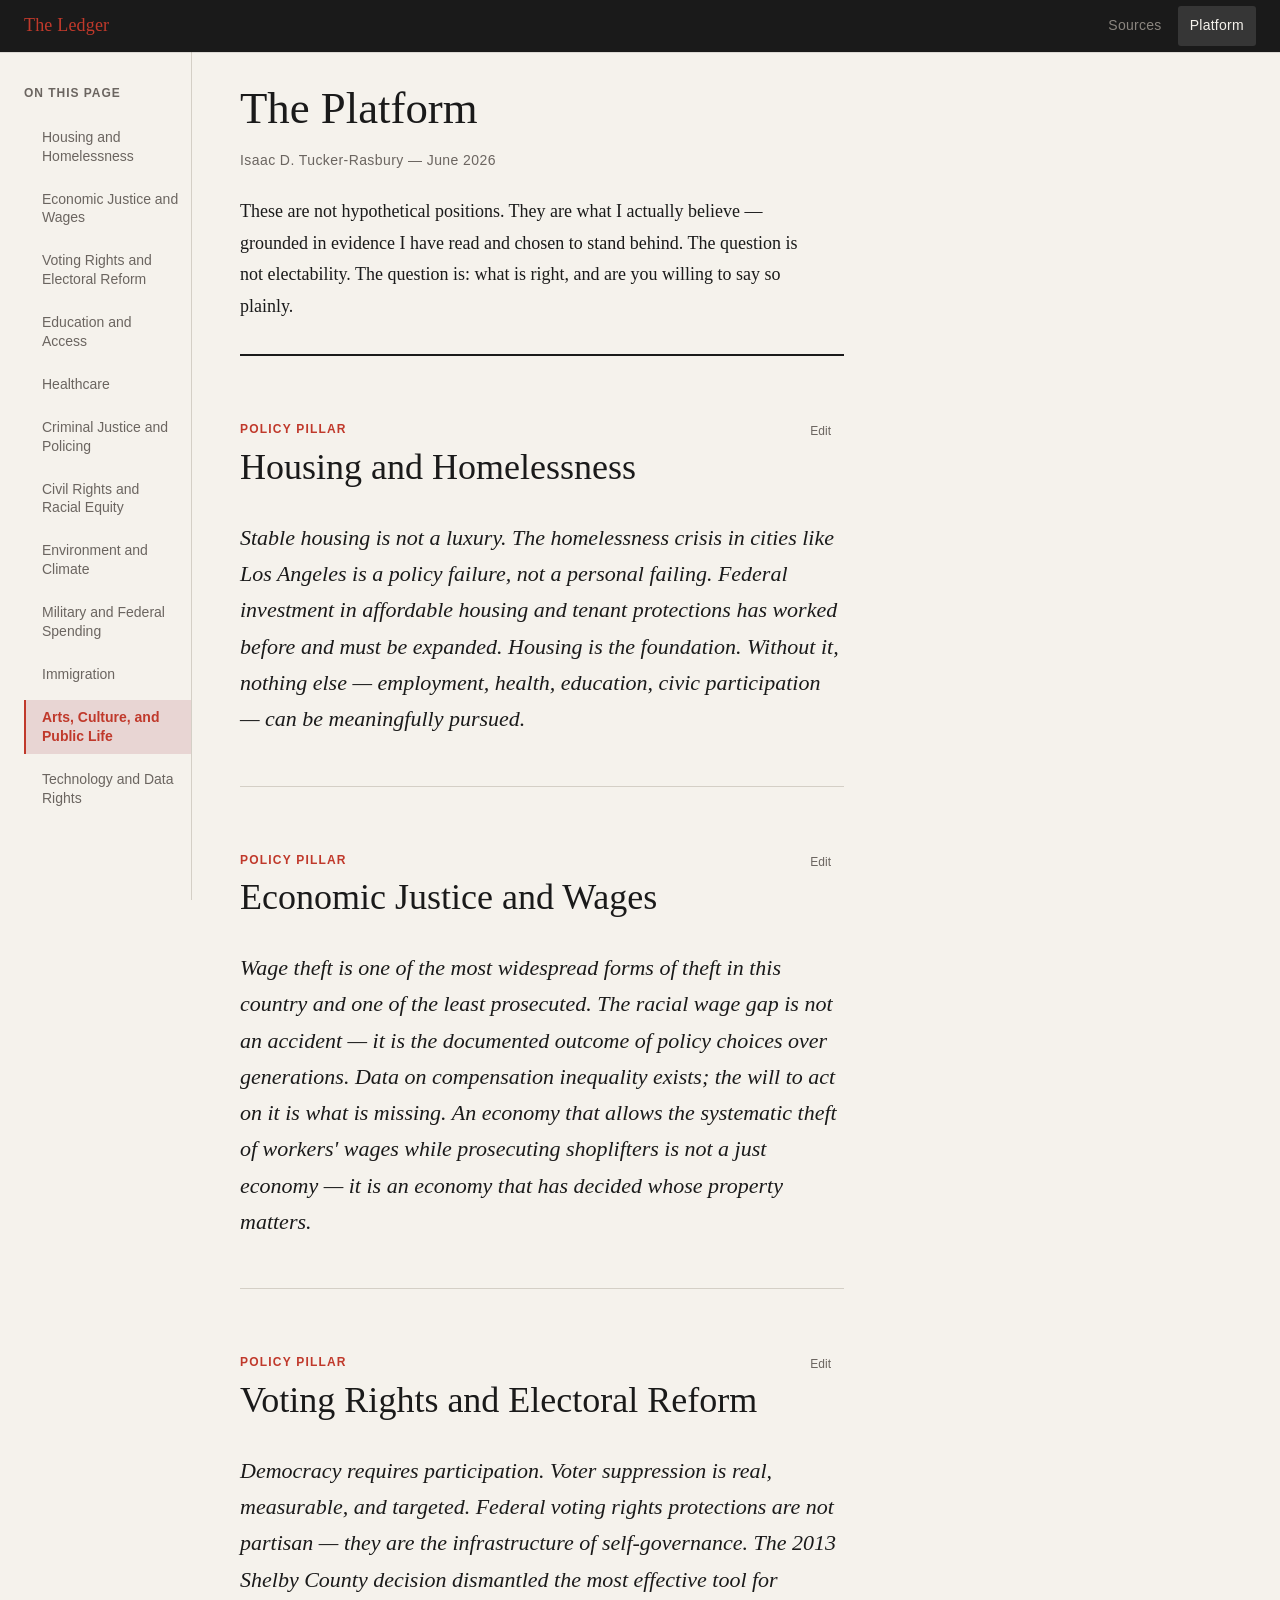
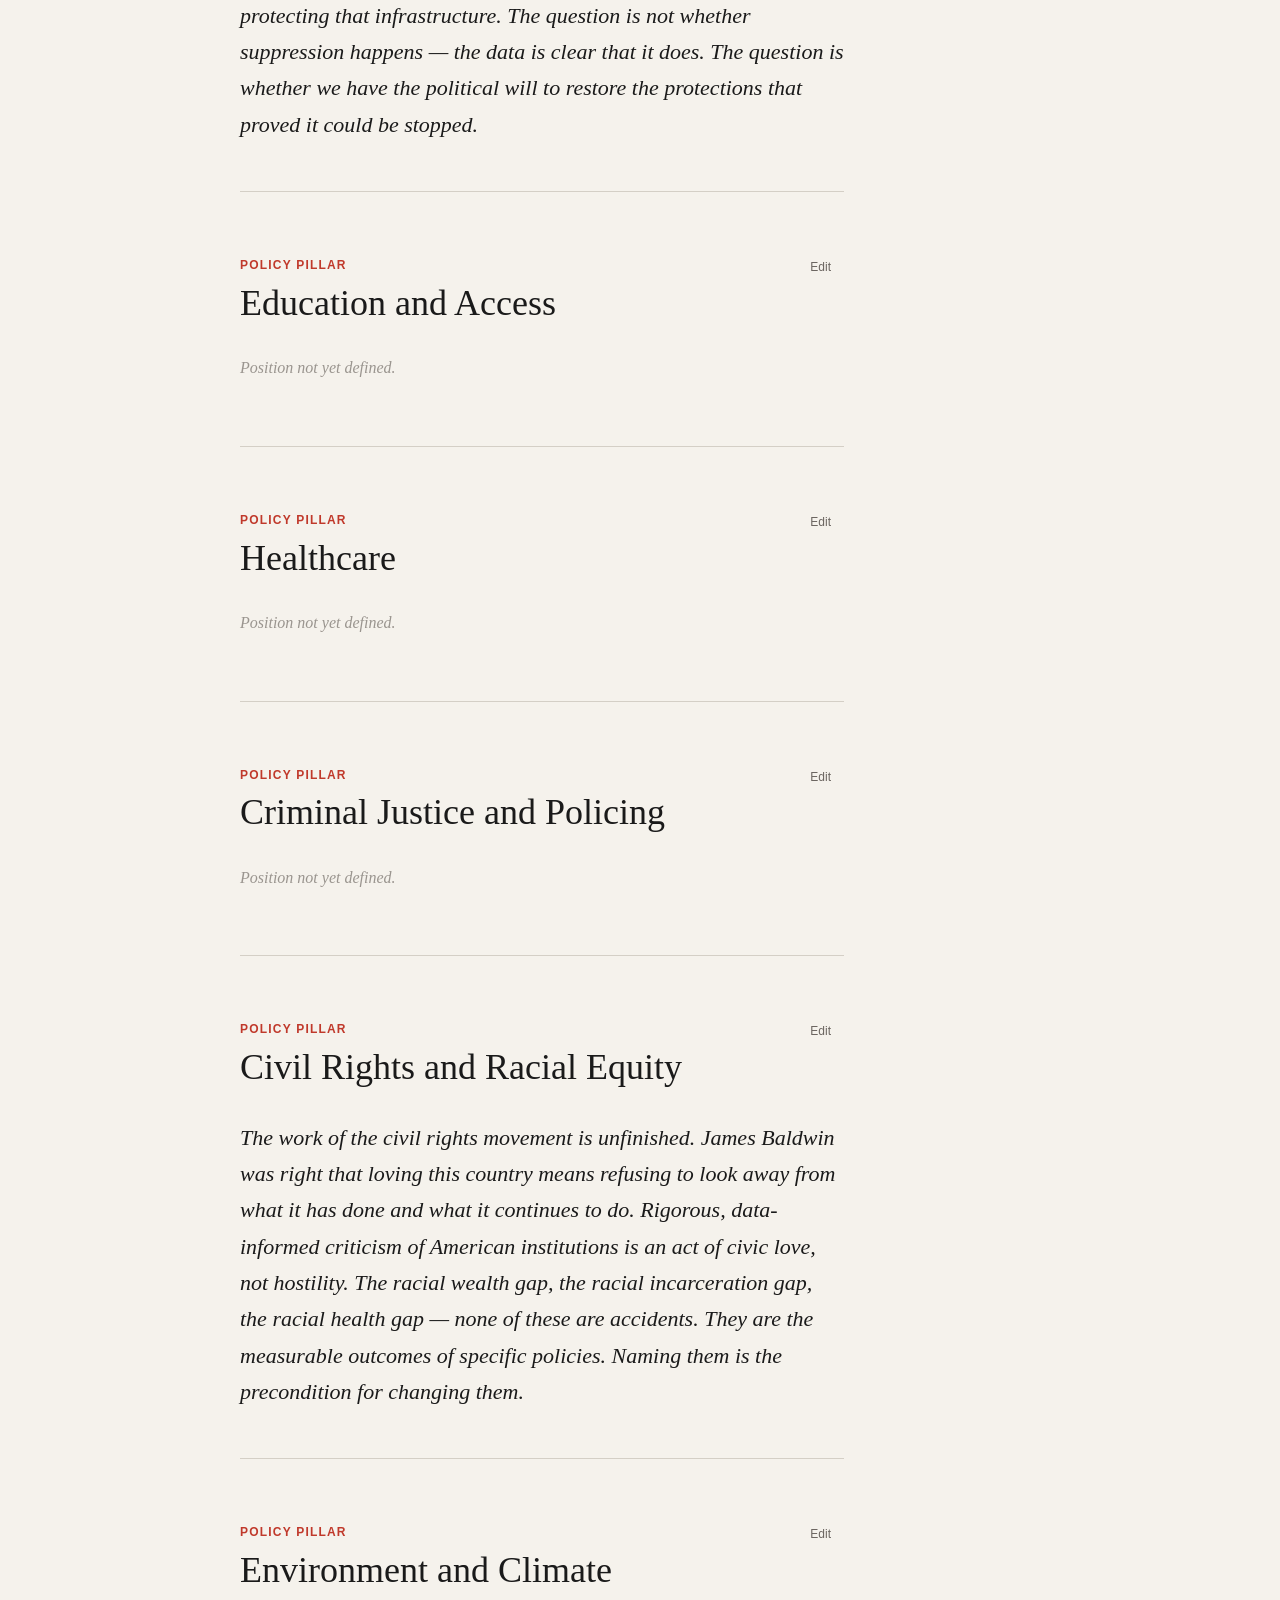
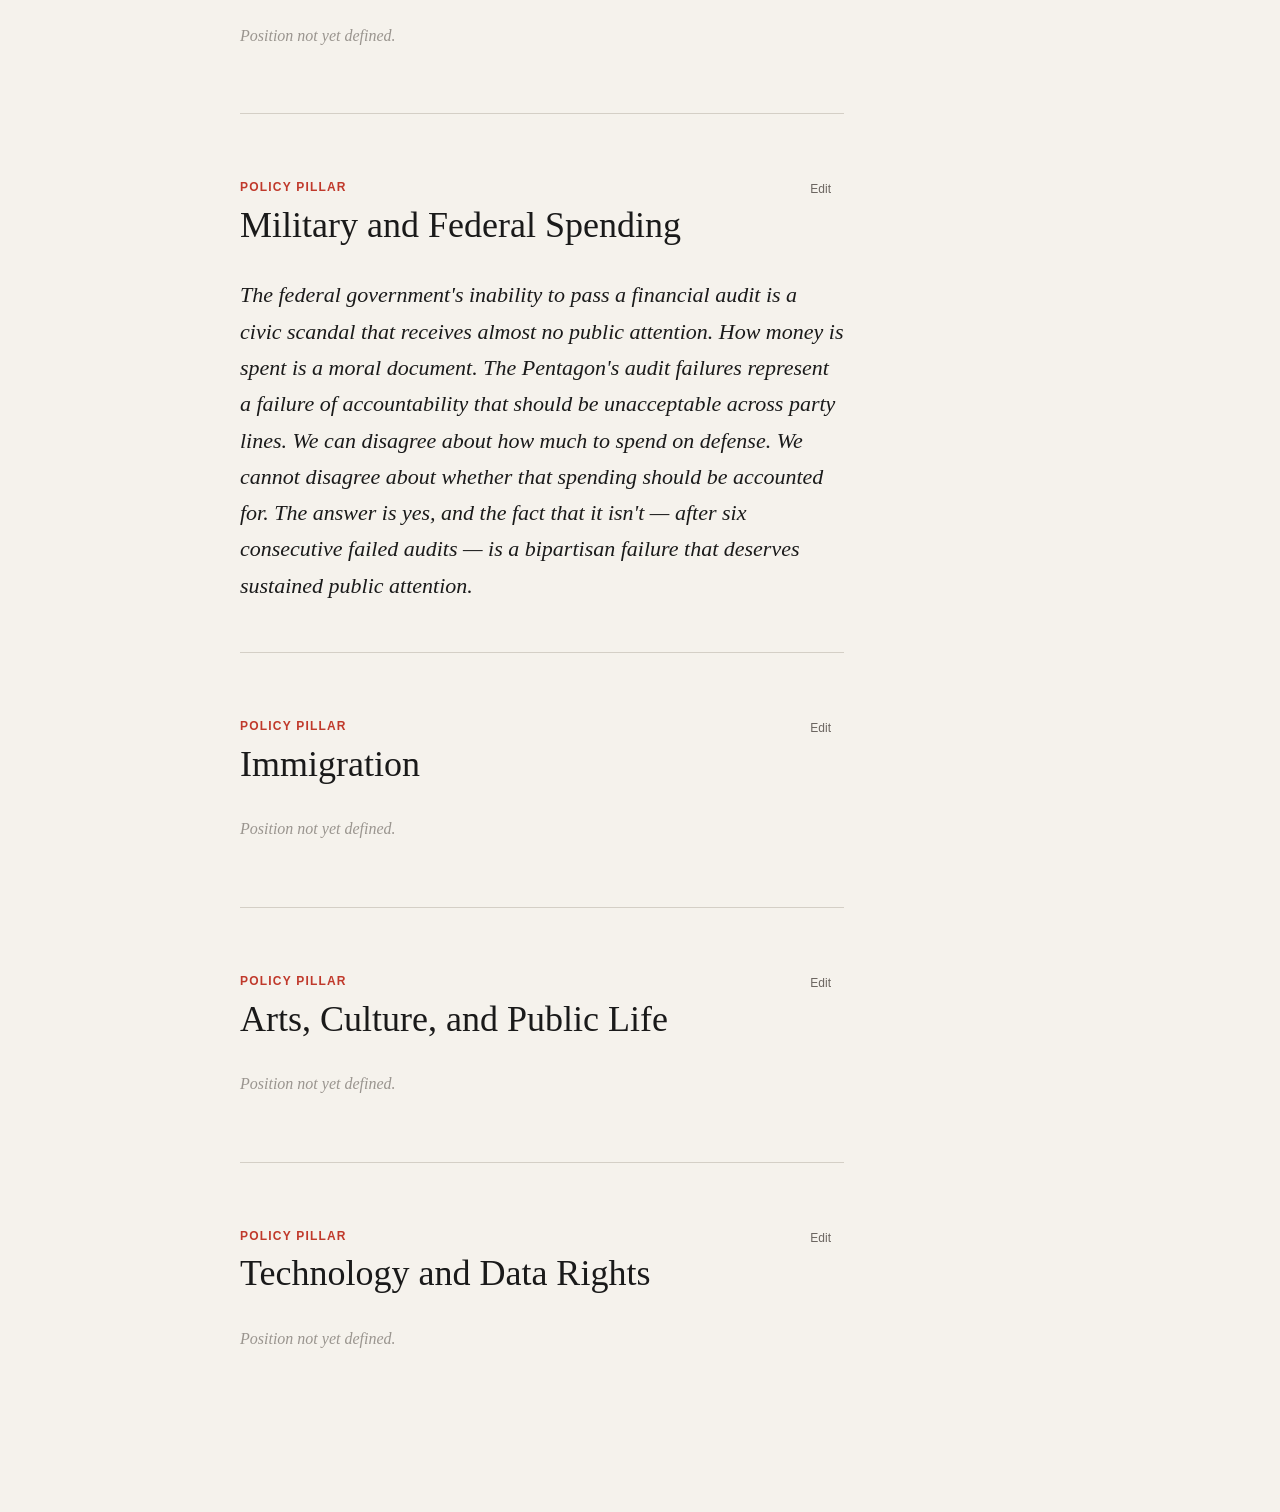
==== commit 8c84f8d6: "Remove First 100 Days section from Platform page Strips the generate/regenerate UI, markdown rendere" ====
--- a/index.html
+++ b/index.html
@@ -3,7 +3,7 @@
 <head>
   <meta charset="UTF-8">
   <meta name="viewport" content="width=device-width, initial-scale=1.0">
-  <meta name="description" content="The Platform — Isaac D. Tucker-Rasbury's policy positions and First 100 Days agenda, built from research and conviction.">
+  <meta name="description" content="The Platform — Isaac D. Tucker-Rasbury's policy positions, grounded in evidence and conviction.">
   <title>Platform — The Ledger</title>
   <link rel="stylesheet" href="css/tokens.css">
   <link rel="stylesheet" href="css/base.css">
@@ -20,7 +20,6 @@
     <nav class="pillar-nav" aria-label="Platform navigation">
       <p class="pillar-nav-header">On This Page</p>
       <ul class="pillar-nav-list" id="pillar-nav-list" role="list">
-        <li><a href="#first-100-days">First 100 Days</a></li>
         <!-- Pillar links rendered by platform.js -->
       </ul>
     </nav>
@@ -39,22 +38,6 @@
         </p>
       </header>
 
-      <!-- First 100 Days Section -->
-      <section class="first-100-section pillar-section" id="first-100-days" aria-label="First 100 Days">
-        <header class="pillar-section-header">
-          <div>
-            <p class="pillar-label">Agenda</p>
-            <h2 class="pillar-name">First 100 Days</h2>
-          </div>
-          <div id="first-100-actions">
-            <!-- Rendered by platform.js -->
-          </div>
-        </header>
-        <div id="first-100-body" class="first-100-body">
-          <!-- Rendered by platform.js -->
-        </div>
-      </section>
-
       <!-- Pillar Positions -->
       <div id="platform-sections">
         <!-- Rendered by platform.js -->
@@ -65,7 +48,6 @@
 
   <script src="js/store.js"></script>
   <script src="js/nav.js"></script>
-  <script src="js/ai.js"></script>
   <script src="js/platform.js"></script>
 </body>
 </html>
--- a/css/platform.css
+++ b/css/platform.css
@@ -235,91 +235,6 @@
   overflow: hidden;
 }
 
-/* ─── First 100 Days ──────────────────────────────────────────────────── */
-
-.first-100-section .pillar-section-header {
-  display: flex;
-  justify-content: space-between;
-  align-items: flex-start;
-  gap: var(--space-4);
-}
-
-.first-100-body {
-  font-family: var(--font-serif);
-  line-height: 1.75;
-  color: var(--color-ink);
-  padding: var(--space-2) 0;
-}
-
-.first-100-body.is-editable {
-  border: 1px dashed var(--color-border);
-  border-radius: var(--radius);
-  padding: var(--space-4);
-  cursor: text;
-  min-height: 120px;
-}
-.first-100-body.is-editable:focus {
-  outline: none;
-  border-color: var(--color-accent);
-  box-shadow: 0 0 0 3px var(--color-accent-dim);
-}
-
-.first-100-empty {
-  font-family: var(--font-serif);
-  font-size: var(--text-base);
-  color: var(--color-muted);
-  font-style: italic;
-  line-height: 1.65;
-}
-.first-100-empty a { color: var(--color-accent); }
-
-.first-100-generating {
-  display: flex;
-  align-items: center;
-  gap: var(--space-3);
-  font-family: var(--font-sans);
-  font-size: var(--text-sm);
-  color: var(--color-muted);
-  padding: var(--space-4) 0;
-}
-
-.days-heading-main {
-  font-family: var(--font-serif);
-  font-size: var(--text-xl);
-  font-weight: normal;
-  color: var(--color-ink);
-  margin: var(--space-6) 0 var(--space-3);
-  padding-bottom: var(--space-2);
-  border-bottom: 1px solid var(--color-border);
-}
-
-.days-heading {
-  font-family: var(--font-sans);
-  font-size: var(--text-sm);
-  font-weight: 700;
-  letter-spacing: 0.05em;
-  text-transform: uppercase;
-  color: var(--color-accent);
-  margin: var(--space-6) 0 var(--space-2);
-}
-
-.days-para {
-  font-family: var(--font-serif);
-  font-size: var(--text-base);
-  line-height: 1.75;
-  color: var(--color-ink);
-  margin: 0 0 var(--space-3);
-}
-
-.days-bullet {
-  font-family: var(--font-serif);
-  font-size: var(--text-base);
-  line-height: 1.65;
-  color: var(--color-ink);
-  padding-left: var(--space-4);
-  margin: var(--space-1) 0;
-}
-
 /* ─── Pillar section header with edit button ──────────────────────────── */
 
 .pillar-section-header {
